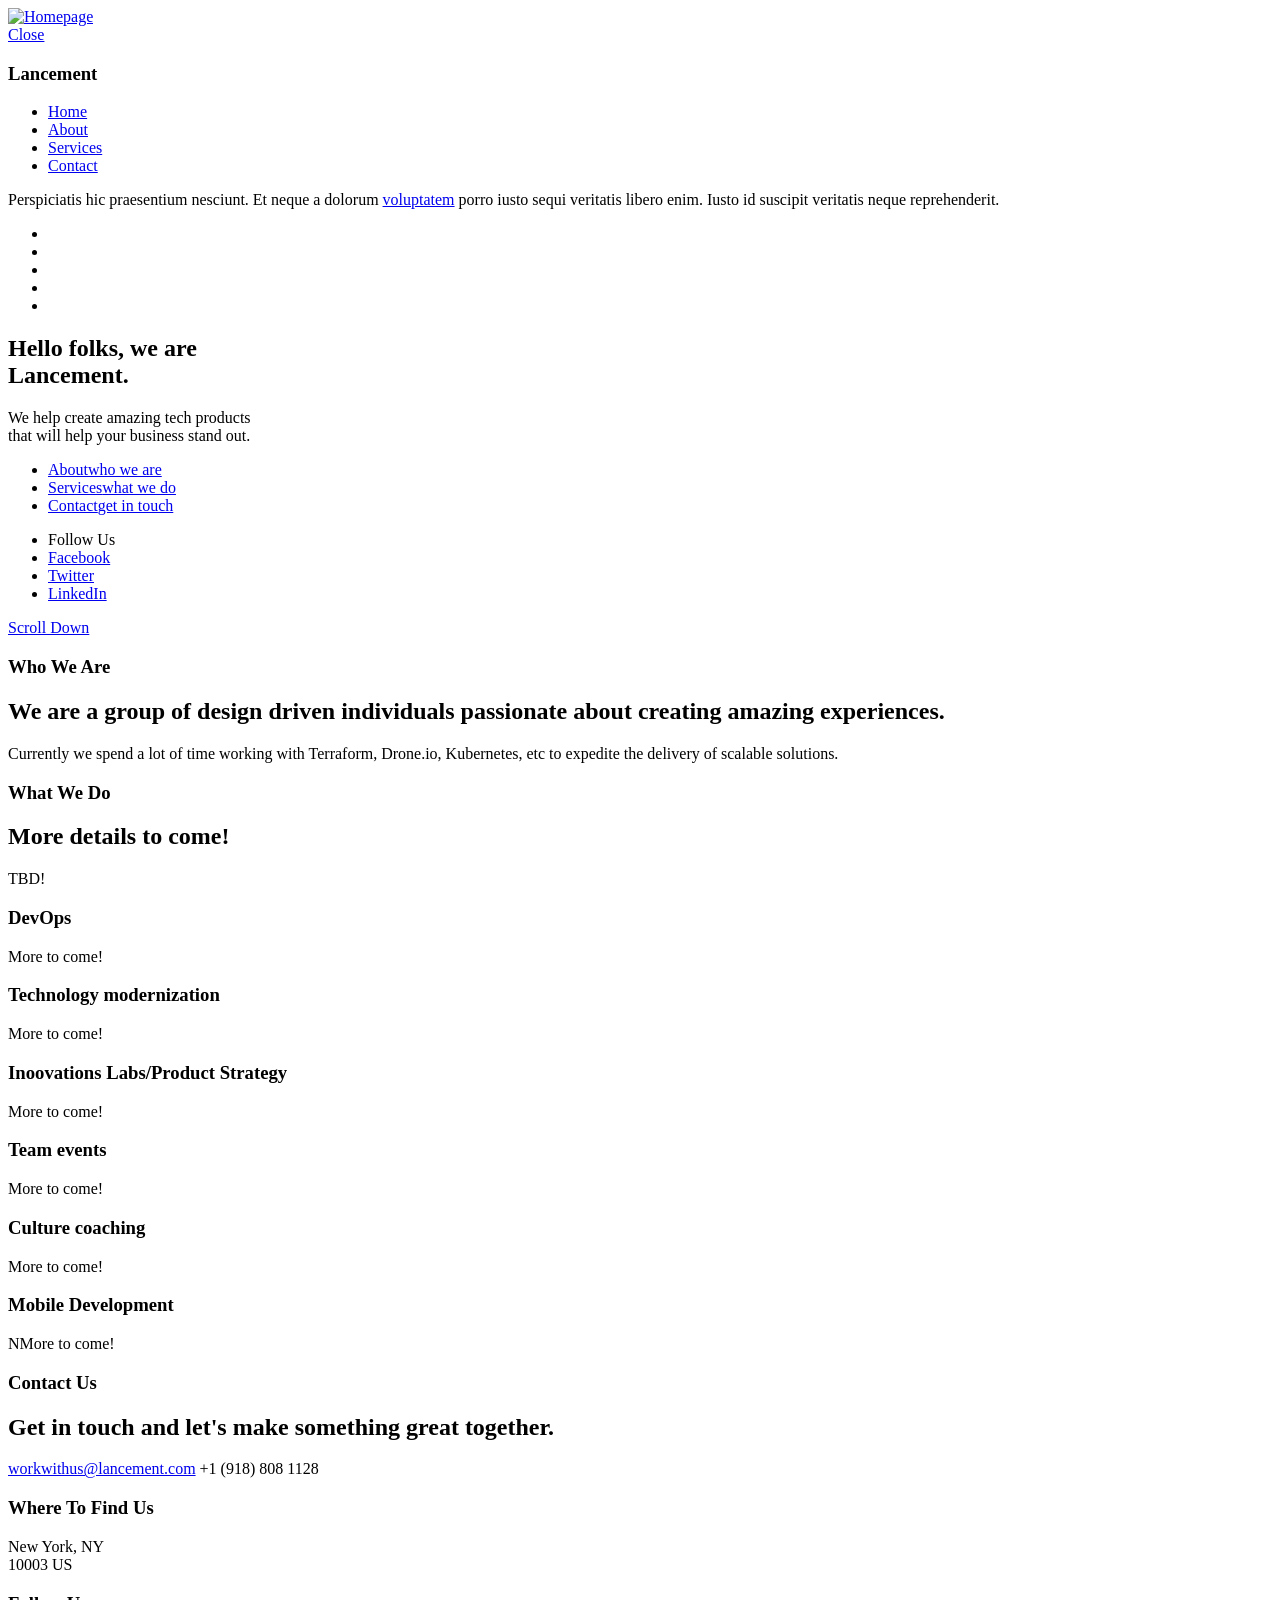
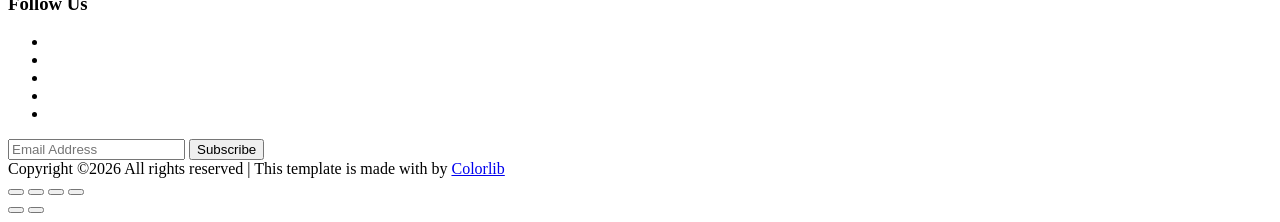
==== index.html @ ca61e447 "initial commit" ====
<!DOCTYPE html>
<html class="no-js" lang="en">
<head>

    <!--- basic page needs
    ================================================== -->
    <meta charset="utf-8">
    <title>Lancement</title>
    <meta name="description" content="DevOps, Mobile, Flutter, Lean">
    <meta name="author" content="">

    <!-- mobile specific metas
    ================================================== -->
    <meta name="viewport" content="width=device-width, initial-scale=1">

    <!-- CSS
    ================================================== -->
    <link rel="stylesheet" href="css/base.css">
    <link rel="stylesheet" href="css/vendor.css">
    <link rel="stylesheet" href="css/main.css">

    <!-- script
    ================================================== -->
    <script src="js/modernizr.js"></script>
    <script src="js/pace.min.js"></script>

    <!-- favicons
    ================================================== -->
    <link rel="shortcut icon" href="favicon.ico" type="image/x-icon">
    <link rel="icon" href="favicon.ico" type="image/x-icon">

</head>

<body id="top">

    <!-- header
    ================================================== -->
    <header class="s-header">

        <div class="header-logo">
            <a class="site-logo" href="index.html">
                <img src="images/logo.svg" alt="Homepage">
            </a>
        </div> <!-- end header-logo -->

        <nav class="header-nav">

            <a href="#0" class="header-nav__close" title="close"><span>Close</span></a>

            <div class="header-nav__content">
                <h3>Lancement</h3>

                <ul class="header-nav__list">
                    <li class="current"><a class="smoothscroll"  href="#home" title="home">Home</a></li>
                    <li><a class="smoothscroll"  href="#about" title="about">About</a></li>
                    <li><a class="smoothscroll"  href="#services" title="services">Services</a></li>
                    <!--<li><a class="smoothscroll"  href="#works" title="works">Works</a></li>-->
                    <li><a class="smoothscroll"  href="#contact" title="contact">Contact</a></li>
                </ul>

                <p>Perspiciatis hic praesentium nesciunt. Et neque a dolorum <a href='#0'>voluptatem</a> porro iusto sequi veritatis libero enim. Iusto id suscipit veritatis neque reprehenderit.</p>

                <ul class="header-nav__social">
                    <li>
                        <a href="#0"><i class="fab fa-facebook"></i></a>
                    </li>
                    <li>
                        <a href="#0"><i class="fab fa-twitter"></i></a>
                    </li>
                    <li>
                        <a href="#0"><i class="fab fa-instagram"></i></a>
                    </li>
                    <li>
                        <a href="#0"><i class="fab fa-behance"></i></a>
                    </li>
                    <li>
                        <a href="#0"><i class="fab fa-dribbble"></i></a>
                    </li>
                </ul>

            </div> <!-- end header-nav__content -->

        </nav> <!-- end header-nav -->

        <a class="header-menu-toggle" href="#0">
            <span class="header-menu-icon"></span>
        </a>

    </header> <!-- end s-header -->


    <!-- home
    ================================================== -->
    <section id="home" class="s-home target-section" data-parallax="scroll" data-image-src="images/hero-bg.jpg" data-natural-width=3000 data-natural-height=2000 data-position-y=top>

        <div class="shadow-overlay"></div>

        <div class="home-content">

            <div class="row home-content__main">
                <h1>
                Hello folks, we are <br>
                Lancement.
                </h1>

                <p>
                We help create amazing tech products <br>
                that will help your business stand out.
                </p>
            </div> <!-- end home-content__main -->

        </div> <!-- end home-content -->

        <ul class="home-sidelinks">
            <li><a class="smoothscroll" href="#about">About<span>who we are</span></a></li>
            <li><a class="smoothscroll" href="#services">Services<span>what we do</span></a></li>
            <li><a  class="smoothscroll" href="#contact">Contact<span>get in touch</span></a></li>
        </ul> <!-- end home-sidelinks -->

        <ul class="home-social">
            <li class="home-social-title">Follow Us</li>
            <li><a href="#0">
                <i class="fab fa-facebook"></i>
                <span class="home-social-text">Facebook</span>
            </a></li>
            <li><a href="#0">
                <i class="fab fa-twitter"></i>
                <span class="home-social-text">Twitter</span>
            </a></li>
            <li><a href="#0">
                <i class="fab fa-linkedin"></i>
                <span class="home-social-text">LinkedIn</span>
            </a></li>
        </ul> <!-- end home-social -->

        <a href="#about" class="home-scroll smoothscroll">
            <span class="home-scroll__text">Scroll Down</span>
            <span class="home-scroll__icon"></span>
        </a> <!-- end home-scroll -->

    </section> <!-- end s-home -->


    <!-- about
    ================================================== -->
    <section id='about' class="s-about">

        <div class="row section-header" data-aos="fade-up">
            <div class="col-full">
                <h3 class="subhead">Who We Are</h3>
                <h1 class="display-1">We are a group of design driven individuals passionate about creating amazing experiences.</h1>
            </div>
        </div> <!-- end section-header -->

        <div class="row" data-aos="fade-up">
            <div class="col-full">
                <p class="lead">
                Currently we spend a lot of time working with Terraform, Drone.io, Kubernetes, etc to expedite the delivery of scalable solutions.
                </p>
            </div>
        </div> <!-- end about-desc -->

        <!--<div class="row">-->

            <!--<div class="about-process process block-1-2 block-tab-full">-->

                <!--<div class="process__vline-left"></div>-->
                <!--<div class="process__vline-right"></div>-->

                <!--<div class="col-block process__col" data-item="1" data-aos="fade-up">-->
                    <!--<div class="process__text">-->
                        <!--<h4>Define</h4>-->

                        <!--<p>-->
                        <!--Quos dolores saepe mollitia deserunt accusamus autem reprehenderit. Voluptas facere animi explicabo non quis magni recusandae.-->
                        <!--Numquam debitis pariatur omnis facere unde. Laboriosam minus amet nesciunt est. Et saepe eos maxime tempore quasi deserunt ab.-->
                        <!--</p>-->
                    <!--</div>-->
                <!--</div>-->
                <!--<div class="col-block process__col" data-item="2" data-aos="fade-up">-->
                    <!--<div class="process__text">-->
                        <!--<h4>Design</h4>-->

                        <!--<p>-->
                        <!--Quos dolores saepe mollitia deserunt accusamus autem reprehenderit. Voluptas facere animi explicabo non quis magni recusandae.-->
                        <!--Numquam debitis pariatur omnis facere unde. Laboriosam minus amet nesciunt est. Et saepe eos maxime tempore quasi deserunt ab.-->
                        <!--</p>-->
                    <!--</div>-->
                <!--</div>-->
                <!--<div class="col-block process__col" data-item="3" data-aos="fade-up">-->
                    <!--<div class="process__text">-->
                        <!--<h4>Build</h4>-->

                        <!--<p>-->
                        <!--Quos dolores saepe mollitia deserunt accusamus autem reprehenderit. Voluptas facere animi explicabo non quis magni recusandae.-->
                        <!--Numquam debitis pariatur omnis facere unde. Laboriosam minus amet nesciunt est. Et saepe eos maxime tempore quasi deserunt ab.-->
                        <!--</p>-->
                    <!--</div>-->
                <!--</div>-->
                <!--<div class="col-block process__col" data-item="4" data-aos="fade-up">-->
                    <!--<div class="process__text">-->
                        <!--<h4>Launch</h4>-->

                        <!--<p>-->
                        <!--Quos dolores saepe mollitia deserunt accusamus autem reprehenderit. Voluptas facere animi explicabo non quis magni recusandae.-->
                        <!--Numquam debitis pariatur omnis facere unde. Laboriosam minus amet nesciunt est. Et saepe eos maxime tempore quasi deserunt ab.-->
                        <!--</p>-->
                    <!--</div>-->
                <!--</div>-->

            <!--</div> &lt;!&ndash; end process &ndash;&gt;-->

        <!--</div> &lt;!&ndash; end about-stats &ndash;&gt;-->

    </section> <!-- end s-about -->


    <!-- services
    ================================================== -->
    <section id='services' class="s-services light-gray">

        <div class="row section-header" data-aos="fade-up">
            <div class="col-full">
                <h3 class="subhead">What We Do</h3>
                <h1 class="display-1">More details to come!</h1>
            </div>
        </div> <!-- end section-header -->

        <div class="row" data-aos="fade-up">
            <div class="col-full">
                <p class="lead">
                TBD!
                </p>
            </div>
        </div> <!-- end about-desc -->

        <div class="row services-list block-1-3 block-m-1-2 block-tab-full">

            <div class="col-block service-item " data-aos="fade-up">
                <div class="service-icon service-icon--brand-identity">
                    <i class="icon-tv"></i>
                </div>
                <div class="service-text">
                    <h3 class="h4">DevOps</h3>
                    <p>More to come!
                    </p>
                </div>
            </div>

            <div class="col-block service-item" data-aos="fade-up">
                <div class="service-icon  service-icon--illustration">
                    <i class="icon-group"></i>
                </div>
                <div class="service-text">
                    <h3 class="h4">Technology modernization</h3>
                    <p>More to come!
                    </p>
                </div>
            </div>

            <div class="col-block service-item" data-aos="fade-up">
                <div class="service-icon  service-icon--web-design">
                    <i class="icon-earth"></i>
                </div>
                <div class="service-text">
                    <h3 class="h4">Inoovations Labs/Product Strategy</h3>
                    <p>More to come!
                    </p>
                </div>
            </div>

            <div class="col-block service-item" data-aos="fade-up">
                <div class="service-icon service-icon--product-strategy">
                    <i class="icon-cube"></i>
                </div>
                <div class="service-text">
                    <h3 class="h4">Team events</h3>
                    <p>More to come!
                    </p>
                </div>
            </div>

            <div class="col-block service-item" data-aos="fade-up">
                <div class="service-icon  service-icon--ui-design">
                    <i class="icon-window"></i>
                </div>
                <div class="service-text">
                    <h3 class="h4">Culture coaching</h3>
                    <p>More to come!
                    </p>
                </div>
            </div>

            <div class="col-block service-item" data-aos="fade-up">
                <div class="service-icon service-icon--mobile-dev">
                    <i class="icon-lego-block"></i>
                </div>
                <div class="service-text">
                    <h3 class="h4">Mobile Development</h3>
                    <p>NMore to come!
                    </p>
                </div>
            </div>

        </div> <!-- end services-list -->

    </section> <!-- end s-services -->


    <!-- works
    ================================================== -->
    <!--<section id='works' class="s-works">-->

        <!--<div class="row section-header" data-aos="fade-up">-->
            <!--<div class="col-full">-->
                <!--<h3 class="subhead">Featured Works</h3>-->
                <!--<h1 class="display-1">These are some of our recent design projects and we are so excited to show them to you.</h1>-->
            <!--</div>-->
        <!--</div> &lt;!&ndash; end section-header &ndash;&gt;-->

        <!--<div class="row masonry-wrap">-->
            <!--<div class="masonry">-->

                <!--<div class="masonry__brick" data-aos="fade-up">-->
                    <!--<div class="item-folio">-->

                        <!--<div class="item-folio__thumb">-->
                            <!--<a href="images/portfolio/gallery/g-lamp.jpg" class="thumb-link" title="Lamp" data-size="1050x700">-->
                                <!--<img src="images/portfolio/lamp.jpg"-->
                                     <!--srcset="images/portfolio/lamp.jpg 1x, images/portfolio/lamp@2x.jpg 2x" alt="">-->
                            <!--</a>-->
                        <!--</div>-->

                        <!--<div class="item-folio__text">-->
                            <!--<h3 class="item-folio__title">-->
                                <!--Lamp-->
                            <!--</h3>-->
                            <!--<p class="item-folio__cat">-->
                                <!--Web Design-->
                            <!--</p>-->
                        <!--</div>-->

                        <!--<a href="https://www.behance.net/" class="item-folio__project-link" title="Project link">-->
                            <!--Project Link-->
                        <!--</a>-->

                        <!--<div class="item-folio__caption">-->
                            <!--<p>Vero molestiae sed aut natus excepturi. Et tempora numquam. Temporibus iusto quo.Unde dolorem corrupti neque nisi.</p>-->
                        <!--</div>-->

                    <!--</div> &lt;!&ndash; end item-folio &ndash;&gt;-->
                <!--</div> &lt;!&ndash; end masonry__brick &ndash;&gt;-->

                <!--<div class="masonry__brick" data-aos="fade-up">-->
                    <!--<div class="item-folio">-->

                        <!--<div class="item-folio__thumb">-->
                            <!--<a href="images/portfolio/gallery/g-salad.jpg" class="thumb-link" title="Salad" data-size="1050x700">-->
                                <!--<img src="images/portfolio/salad.jpg"-->
                                     <!--srcset="images/portfolio/salad.jpg 1x, images/portfolio/salad@2x.jpg 2x" alt="">-->
                            <!--</a>-->
                        <!--</div>-->

                        <!--<div class="item-folio__text">-->
                            <!--<h3 class="item-folio__title">-->
                                <!--Salad-->
                            <!--</h3>-->
                            <!--<p class="item-folio__cat">-->
                                <!--Branding-->
                            <!--</p>-->
                        <!--</div>-->

                        <!--<a href="https://www.behance.net/" class="item-folio__project-link" title="Project link">-->
                            <!--Project Link-->
                        <!--</a>-->

                        <!--<span class="item-folio__caption">-->
                            <!--<p>Vero molestiae sed aut natus excepturi. Et tempora numquam. Temporibus iusto quo.Unde dolorem corrupti neque nisi.</p>-->
                        <!--</span>-->

                    <!--</div> &lt;!&ndash; end item-folio &ndash;&gt;-->
                <!--</div> &lt;!&ndash; end masonry__brick &ndash;&gt;-->

                <!--<div class="masonry__brick" data-aos="fade-up">-->
                    <!--<div class="item-folio">-->

                        <!--<div class="item-folio__thumb">-->
                            <!--<a href="images/portfolio/gallery/g-woodcraft.jpg" class="thumb-link" title="Woodcraft" data-size="1050x700">-->
                                <!--<img src="images/portfolio/woodcraft.jpg"-->
                                     <!--srcset="images/portfolio/woodcraft.jpg 1x, images/portfolio/woodcraft@2x.jpg 2x" alt="">-->
                            <!--</a>-->
                        <!--</div>-->

                        <!--<div class="item-folio__text">-->
                            <!--<h3 class="item-folio__title">-->
                                <!--Woodcraft-->
                            <!--</h3>-->
                            <!--<p class="item-folio__cat">-->
                                <!--Branding-->
                            <!--</p>-->
                        <!--</div>-->

                        <!--<a href="https://www.behance.net/" class="item-folio__project-link" title="Project link">-->
                            <!--Project Link-->
                        <!--</a>-->

                        <!--<span class="item-folio__caption">-->
                            <!--<p>Vero molestiae sed aut natus excepturi. Et tempora numquam. Temporibus iusto quo.Unde dolorem corrupti neque nisi.</p>-->
                        <!--</span>-->

                    <!--</div> &lt;!&ndash; end item-folio &ndash;&gt;-->
                <!--</div> &lt;!&ndash; end masonry__brick &ndash;&gt;-->

                <!--<div class="masonry__brick" data-aos="fade-up">-->
                    <!--<div class="item-folio">-->

                        <!--<div class="item-folio__thumb">-->
                            <!--<a href="images/portfolio/gallery/g-liberty.jpg" class="thumb-link" title="Liberty" data-size="1050x700">-->
                                <!--<img src="images/portfolio/liberty.jpg"-->
                                     <!--srcset="images/portfolio/liberty.jpg 1x, images/portfolio/liberty@2x.jpg 2x" alt="">-->
                            <!--</a>-->
                        <!--</div>-->

                        <!--<div class="item-folio__text">-->
                            <!--<h3 class="item-folio__title">-->
                                <!--Liberty-->
                            <!--</h3>-->
                            <!--<p class="item-folio__cat">-->
                                <!--Web Development-->
                            <!--</p>-->
                        <!--</div>-->

                        <!--<a href="https://www.behance.net/" class="item-folio__project-link" title="Project link">-->
                            <!--Project Link-->
                        <!--</a>-->

                        <!--<span class="item-folio__caption">-->
                            <!--<p>Vero molestiae sed aut natus excepturi. Et tempora numquam. Temporibus iusto quo.Unde dolorem corrupti neque nisi.</p>-->
                        <!--</span>-->

                    <!--</div> &lt;!&ndash; end item-folio &ndash;&gt;-->
                <!--</div> &lt;!&ndash; end masonry__brick &ndash;&gt;-->


                <!--<div class="masonry__brick" data-aos="fade-up">-->
                    <!--<div class="item-folio">-->

                        <!--<div class="item-folio__thumb">-->
                            <!--<a href="images/portfolio/gallery/g-fuji.jpg" class="thumb-link" title="Fuji" data-size="1050x700">-->
                                <!--<img src="images/portfolio/fuji.jpg"-->
                                     <!--srcset="images/portfolio/fuji.jpg 1x, images/portfolio/fuji@2x.jpg 2x" alt="">-->
                            <!--</a>-->
                        <!--</div>-->

                        <!--<div class="item-folio__text">-->
                            <!--<h3 class="item-folio__title">-->
                                <!--Fuji-->
                            <!--</h3>-->
                            <!--<p class="item-folio__cat">-->
                                <!--Web Design-->
                            <!--</p>-->
                        <!--</div>-->

                        <!--<a href="https://www.behance.net/" class="item-folio__project-link" title="Project link">-->
                            <!--Project Link-->
                        <!--</a>-->

                        <!--<span class="item-folio__caption">-->
                            <!--<p>Vero molestiae sed aut natus excepturi. Et tempora numquam. Temporibus iusto quo.Unde dolorem corrupti neque nisi.</p>-->
                        <!--</span>-->

                    <!--</div> &lt;!&ndash; end item-folio &ndash;&gt;-->
                <!--</div> &lt;!&ndash; end masonry__brick &ndash;&gt;-->

                <!--<div class="masonry__brick" data-aos="fade-up">-->
                    <!--<div class="item-folio">-->

                        <!--<div class="item-folio__thumb">-->
                            <!--<a href="images/portfolio/gallery/g-shutterbug.jpg" class="thumb-link" title="Shutterbug" data-size="1050x700">-->
                                <!--<img src="images/portfolio/shutterbug.jpg"-->
                                     <!--srcset="images/portfolio/shutterbug.jpg 1x, images/portfolio/shutterbug@2x.jpg 2x" alt="">-->
                            <!--</a>-->
                        <!--</div>-->

                        <!--<div class="item-folio__text">-->
                            <!--<h3 class="item-folio__title">-->
                                <!--Lady Shutterbug-->
                            <!--</h3>-->
                            <!--<p class="item-folio__cat">-->
                                <!--Branding-->
                            <!--</p>-->
                        <!--</div>-->

                        <!--<a href="https://www.behance.net/" class="item-folio__project-link" title="Project link">-->
                            <!--Project Link-->
                        <!--</a>-->

                        <!--<span class="item-folio__caption">-->
                            <!--<p>Vero molestiae sed aut natus excepturi. Et tempora numquam. Temporibus iusto quo.Unde dolorem corrupti neque nisi.</p>-->
                        <!--</span>-->

                    <!--</div> &lt;!&ndash; end item-folio &ndash;&gt;-->
                <!--</div> &lt;!&ndash; end masonry__brick &ndash;&gt;-->

            <!--</div> &lt;!&ndash; end masonry &ndash;&gt;-->
        <!--</div> &lt;!&ndash; end masonry-wrap &ndash;&gt;-->

        <!--<div class="testimonials-wrap" data-aos="fade-up">-->

            <!--<div class="row">-->
                <!--<div class="col-full testimonials-header">-->
                    <!--<h2 class="h1">What Clients Are Saying.</h2>-->
                <!--</div>-->
            <!--</div>-->

            <!--<div class="row testimonials">-->

                <!--<div class="col-full testimonials__slider">-->

                    <!--<div class="testimonials__slide">-->
                        <!--<img src="images/avatars/user-01.jpg" alt="Author image" class="testimonials__avatar">-->
                        <!--<p>Qui ipsam temporibus quisquam velMaiores eos cumque distinctio nam accusantium ipsum.-->
                        <!--Laudantium quia consequatur molestias delectus culpa facere hic dolores aperiam. Accusantium quos qui praesentium corpori.</p>-->
                        <!--<div class="testimonials__author">-->
                            <!--Tim Cook-->
                            <!--<span>CEO, Apple</span>-->
                        <!--</div>-->
                    <!--</div> &lt;!&ndash; end testimonials__slide &ndash;&gt;-->

                    <!--<div class="testimonials__slide">-->
                        <!--<img src="images/avatars/user-05.jpg" alt="Author image" class="testimonials__avatar">-->
                        <!--<p>Excepturi nam cupiditate culpa doloremque deleniti repellat. Veniam quos repellat voluptas animi adipisci.-->
                        <!--Nisi eaque consequatur. Quasi voluptas eius distinctio. Atque eos maxime. Qui ipsam temporibus quisquam vel.</p>-->
                        <!--<div class="testimonials__author">-->
                            <!--Sundar Pichai-->
                            <!--<span>CEO, Google</span>-->
                        <!--</div>-->
                    <!--</div> &lt;!&ndash; end testimonials__slide &ndash;&gt;-->

                    <!--<div class="testimonials__slide">-->
                        <!--<img src="images/avatars/user-02.jpg" alt="Author image" class="testimonials__avatar">-->
                        <!--<p>Repellat dignissimos libero. Qui sed at corrupti expedita voluptas odit. Nihil ea quia nesciunt. Ducimus aut sed ipsam.-->
                        <!--Autem eaque officia cum exercitationem sunt voluptatum accusamus. Quasi voluptas eius distinctio.</p>-->
                        <!--<div class="testimonials__author">-->
                            <!--Satya Nadella-->
                            <!--<span>CEO, Microsoft</span>-->
                        <!--</div>-->
                    <!--</div> &lt;!&ndash; end testimonials__slide &ndash;&gt;-->

                <!--</div> &lt;!&ndash; end testimonials__slider &ndash;&gt;-->

            <!--</div> &lt;!&ndash; end testimonials &ndash;&gt;-->

        <!--</div> &lt;!&ndash; end testimonials-wrap &ndash;&gt;-->

    <!--</section> &lt;!&ndash; end s-works &ndash;&gt;-->


    <!--&lt;!&ndash; stats-->
    <!--================================================== &ndash;&gt;-->
    <!--<section id="stats" class="s-stats">-->

        <!--<div class="row stats block-1-4 block-m-1-2 block-mob-full" data-aos="fade-up">-->

            <!--<div class="col-block stats__col ">-->
                <!--<div class="stats__count">129</div>-->
                <!--<h5>Awards Received</h5>-->
            <!--</div>-->
            <!--<div class="col-block stats__col">-->
                <!--<div class="stats__count">1507</div>-->
                <!--<h5>Cups of Coffee</h5>-->
            <!--</div>-->
            <!--<div class="col-block stats__col">-->
                <!--<div class="stats__count">108</div>-->
                <!--<h5>Projects Completed</h5>-->
            <!--</div>-->
            <!--<div class="col-block stats__col">-->
                <!--<div class="stats__count">103</div>-->
                <!--<h5>Happy Clients</h5>-->
            <!--</div>-->

        <!--</div> &lt;!&ndash; end stats &ndash;&gt;-->

    <!--</section> &lt;!&ndash; end s-stats &ndash;&gt;-->


    <!-- contact
    ================================================== -->
    <section id="contact" class="s-contact">

        <div class="row section-header" data-aos="fade-up">
            <div class="col-full">
                <h3 class="subhead subhead--light">Contact Us</h3>
                <h1 class="display-1 display-1--light">Get in touch and let's make something great together.</h1>
            </div>
        </div> <!-- end section-header -->

        <div class="row">

            <div class="col-full contact-main" data-aos="fade-up">
                <p>
                <a href="mailto:#0" class="contact-email">workwithus@lancement.com</a>
                <span class="contact-number">+1 (918) 808 1128 </span>
                </p>
            </div> <!-- end contact-main -->

        </div> <!-- end row -->

        <div class="row">

            <div class="col-five tab-full contact-secondary" data-aos="fade-up">
                <h3 class="subhead subhead--light">Where To Find Us</h3>

                <p class="contact-address">
                    <!--1600 Amphitheatre Parkway<br>-->
                    New York, NY<br>
                    10003 US
                </p>
            </div> <!-- end contact-secondary -->

            <div class="col-five tab-full contact-secondary" data-aos="fade-up">
                <h3 class="subhead subhead--light">Follow Us</h3>

                <ul class="contact-social">
                    <li>
                        <a href="#0"><i class="fab fa-facebook"></i></a>
                    </li>
                    <li>
                        <a href="#0"><i class="fab fa-twitter"></i></a>
                    </li>
                    <li>
                        <a href="#0"><i class="fab fa-instagram"></i></a>
                    </li>
                    <li>
                        <a href="#0"><i class="fab fa-behance"></i></a>
                    </li>
                    <li>
                        <a href="#0"><i class="fab fa-dribbble"></i></a>
                    </li>
                </ul> <!-- end contact-social -->

                <div class="contact-subscribe">
                    <form id="mc-form" class="group mc-form" novalidate="true">
                        <input type="email" value="" name="EMAIL" class="email" id="mc-email" placeholder="Email Address" required="">
                        <input type="submit" name="subscribe" value="Subscribe">
                        <label for="mc-email" class="subscribe-message"></label>
                    </form>
                </div> <!-- end contact-subscribe -->
            </div> <!-- end contact-secondary -->

        </div> <!-- end row -->

        <div class="row">
            <div class="col-full cl-copyright">
                <span><!-- Link back to Colorlib can't be removed. Template is licensed under CC BY 3.0. -->
Copyright &copy;<script>document.write(new Date().getFullYear());</script> All rights reserved | This template is made with <i class="fa fa-heart" aria-hidden="true"></i> by <a href="https://colorlib.com" target="_blank">Colorlib</a>
<!-- Link back to Colorlib can't be removed. Template is licensed under CC BY 3.0. --></span>
            </div>
        </div>

        <div class="cl-go-top">
            <a class="smoothscroll" title="Back to Top" href="#top"><i class="icon-arrow-up" aria-hidden="true"></i></a>
        </div>

    </section> <!-- end s-contact -->


    <!-- photoswipe background
    ================================================== -->
    <div aria-hidden="true" class="pswp" role="dialog" tabindex="-1">

        <div class="pswp__bg"></div>
        <div class="pswp__scroll-wrap">

            <div class="pswp__container">
                <div class="pswp__item"></div>
                <div class="pswp__item"></div>
                <div class="pswp__item"></div>
            </div>

            <div class="pswp__ui pswp__ui--hidden">
                <div class="pswp__top-bar">
                    <div class="pswp__counter"></div><button class="pswp__button pswp__button--close" title="Close (Esc)"></button> <button class="pswp__button pswp__button--share" title=
                    "Share"></button> <button class="pswp__button pswp__button--fs" title="Toggle fullscreen"></button> <button class="pswp__button pswp__button--zoom" title=
                    "Zoom in/out"></button>
                    <div class="pswp__preloader">
                        <div class="pswp__preloader__icn">
                            <div class="pswp__preloader__cut">
                                <div class="pswp__preloader__donut"></div>
                            </div>
                        </div>
                    </div>
                </div>
                <div class="pswp__share-modal pswp__share-modal--hidden pswp__single-tap">
                    <div class="pswp__share-tooltip"></div>
                </div><button class="pswp__button pswp__button--arrow--left" title="Previous (arrow left)"></button> <button class="pswp__button pswp__button--arrow--right" title=
                "Next (arrow right)"></button>
                <div class="pswp__caption">
                    <div class="pswp__caption__center"></div>
                </div>
            </div>

        </div>

    </div> <!-- end photoSwipe background -->


    <!-- preloader
    ================================================== -->
    <div id="preloader">
        <div id="loader">
        </div>
    </div>


    <!-- Java Script
    ================================================== -->
    <script src="js/jquery-3.2.1.min.js"></script>
    <script src="js/plugins.js"></script>
    <script src="js/main.js"></script>

</body>

</html>
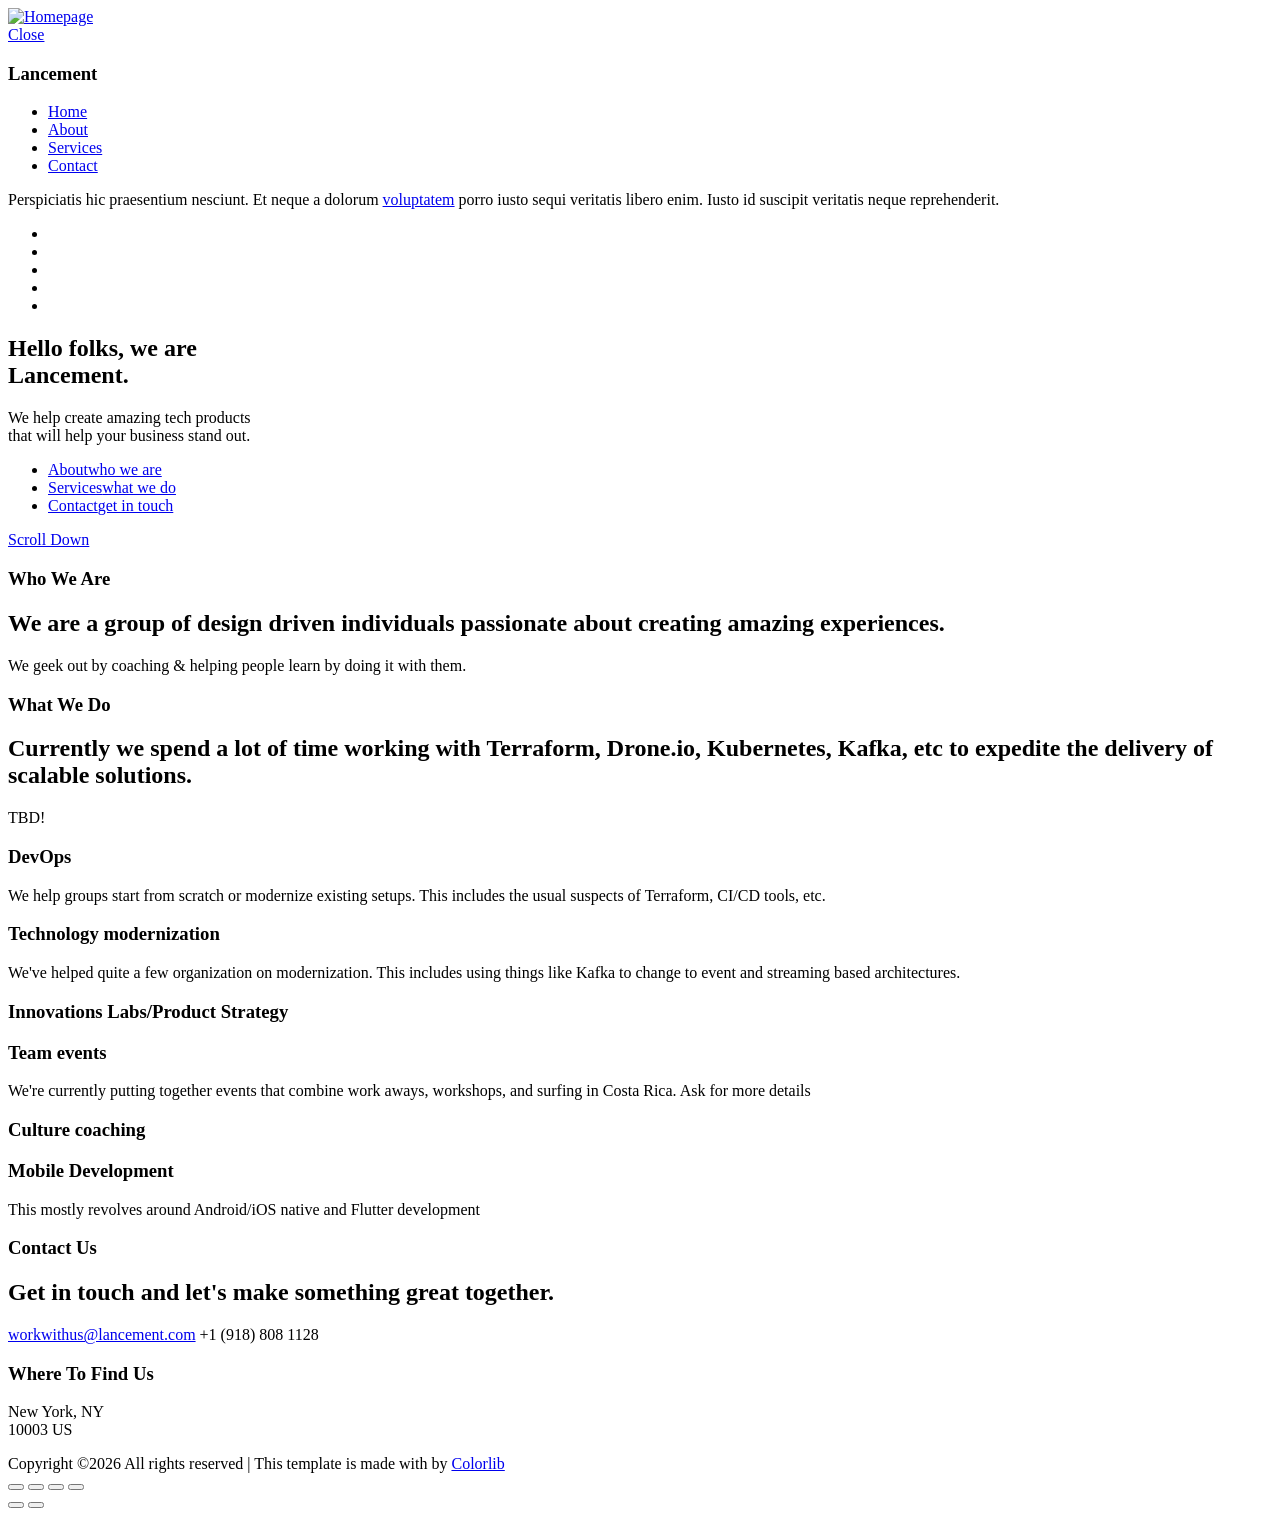
==== commit ffe953bb: "adding more content and fixing spelling" ====
--- a/index.html
+++ b/index.html
@@ -117,21 +117,21 @@
             <li><a  class="smoothscroll" href="#contact">Contact<span>get in touch</span></a></li>
         </ul> <!-- end home-sidelinks -->
 
-        <ul class="home-social">
-            <li class="home-social-title">Follow Us</li>
-            <li><a href="#0">
-                <i class="fab fa-facebook"></i>
-                <span class="home-social-text">Facebook</span>
-            </a></li>
-            <li><a href="#0">
-                <i class="fab fa-twitter"></i>
-                <span class="home-social-text">Twitter</span>
-            </a></li>
-            <li><a href="#0">
-                <i class="fab fa-linkedin"></i>
-                <span class="home-social-text">LinkedIn</span>
-            </a></li>
-        </ul> <!-- end home-social -->
+<!--        <ul class="home-social">-->
+<!--            <li class="home-social-title">Follow Us</li>-->
+<!--            <li><a href="#0">-->
+<!--                <i class="fab fa-facebook"></i>-->
+<!--                <span class="home-social-text">Facebook</span>-->
+<!--            </a></li>-->
+<!--            <li><a href="#0">-->
+<!--                <i class="fab fa-twitter"></i>-->
+<!--                <span class="home-social-text">Twitter</span>-->
+<!--            </a></li>-->
+<!--            <li><a href="#0">-->
+<!--                <i class="fab fa-linkedin"></i>-->
+<!--                <span class="home-social-text">LinkedIn</span>-->
+<!--            </a></li>-->
+<!--        </ul> &lt;!&ndash; end home-social &ndash;&gt;-->
 
         <a href="#about" class="home-scroll smoothscroll">
             <span class="home-scroll__text">Scroll Down</span>
@@ -155,7 +155,7 @@
         <div class="row" data-aos="fade-up">
             <div class="col-full">
                 <p class="lead">
-                Currently we spend a lot of time working with Terraform, Drone.io, Kubernetes, etc to expedite the delivery of scalable solutions.
+                We geek out by coaching & helping people learn by doing it with them.
                 </p>
             </div>
         </div> <!-- end about-desc -->
@@ -222,7 +222,7 @@
         <div class="row section-header" data-aos="fade-up">
             <div class="col-full">
                 <h3 class="subhead">What We Do</h3>
-                <h1 class="display-1">More details to come!</h1>
+                <h1 class="display-1">Currently we spend a lot of time working with Terraform, Drone.io, Kubernetes, Kafka, etc to expedite the delivery of scalable solutions.</h1>
             </div>
         </div> <!-- end section-header -->
 
@@ -242,7 +242,7 @@
                 </div>
                 <div class="service-text">
                     <h3 class="h4">DevOps</h3>
-                    <p>More to come!
+                    <p>We help groups start from scratch or modernize existing setups.  This includes the usual suspects of Terraform, CI/CD tools, etc.
                     </p>
                 </div>
             </div>
@@ -253,7 +253,7 @@
                 </div>
                 <div class="service-text">
                     <h3 class="h4">Technology modernization</h3>
-                    <p>More to come!
+                    <p>We've helped quite a few organization on modernization.  This includes using things like Kafka to change to event and streaming based architectures.
                     </p>
                 </div>
             </div>
@@ -263,8 +263,8 @@
                     <i class="icon-earth"></i>
                 </div>
                 <div class="service-text">
-                    <h3 class="h4">Inoovations Labs/Product Strategy</h3>
-                    <p>More to come!
+                    <h3 class="h4">Innovations Labs/Product Strategy</h3>
+                    <p>
                     </p>
                 </div>
             </div>
@@ -275,7 +275,7 @@
                 </div>
                 <div class="service-text">
                     <h3 class="h4">Team events</h3>
-                    <p>More to come!
+                    <p>We're currently putting together events that combine work aways, workshops, and surfing in Costa Rica. Ask for more details
                     </p>
                 </div>
             </div>
@@ -286,7 +286,7 @@
                 </div>
                 <div class="service-text">
                     <h3 class="h4">Culture coaching</h3>
-                    <p>More to come!
+                    <p>
                     </p>
                 </div>
             </div>
@@ -297,7 +297,7 @@
                 </div>
                 <div class="service-text">
                     <h3 class="h4">Mobile Development</h3>
-                    <p>NMore to come!
+                    <p>This mostly revolves around Android/iOS native and Flutter development
                     </p>
                 </div>
             </div>
@@ -618,35 +618,35 @@
                 </p>
             </div> <!-- end contact-secondary -->
 
-            <div class="col-five tab-full contact-secondary" data-aos="fade-up">
-                <h3 class="subhead subhead--light">Follow Us</h3>
-
-                <ul class="contact-social">
-                    <li>
-                        <a href="#0"><i class="fab fa-facebook"></i></a>
-                    </li>
-                    <li>
-                        <a href="#0"><i class="fab fa-twitter"></i></a>
-                    </li>
-                    <li>
-                        <a href="#0"><i class="fab fa-instagram"></i></a>
-                    </li>
-                    <li>
-                        <a href="#0"><i class="fab fa-behance"></i></a>
-                    </li>
-                    <li>
-                        <a href="#0"><i class="fab fa-dribbble"></i></a>
-                    </li>
-                </ul> <!-- end contact-social -->
-
-                <div class="contact-subscribe">
-                    <form id="mc-form" class="group mc-form" novalidate="true">
-                        <input type="email" value="" name="EMAIL" class="email" id="mc-email" placeholder="Email Address" required="">
-                        <input type="submit" name="subscribe" value="Subscribe">
-                        <label for="mc-email" class="subscribe-message"></label>
-                    </form>
-                </div> <!-- end contact-subscribe -->
-            </div> <!-- end contact-secondary -->
+<!--            <div class="col-five tab-full contact-secondary" data-aos="fade-up">-->
+<!--                <h3 class="subhead subhead&#45;&#45;light">Follow Us</h3>-->
+
+<!--                <ul class="contact-social">-->
+<!--                    <li>-->
+<!--                        <a href="#0"><i class="fab fa-facebook"></i></a>-->
+<!--                    </li>-->
+<!--                    <li>-->
+<!--                        <a href="#0"><i class="fab fa-twitter"></i></a>-->
+<!--                    </li>-->
+<!--                    <li>-->
+<!--                        <a href="#0"><i class="fab fa-instagram"></i></a>-->
+<!--                    </li>-->
+<!--                    <li>-->
+<!--                        <a href="#0"><i class="fab fa-behance"></i></a>-->
+<!--                    </li>-->
+<!--                    <li>-->
+<!--                        <a href="#0"><i class="fab fa-dribbble"></i></a>-->
+<!--                    </li>-->
+<!--                </ul> &lt;!&ndash; end contact-social &ndash;&gt;-->
+
+<!--                <div class="contact-subscribe">-->
+<!--                    <form id="mc-form" class="group mc-form" novalidate="true">-->
+<!--                        <input type="email" value="" name="EMAIL" class="email" id="mc-email" placeholder="Email Address" required="">-->
+<!--                        <input type="submit" name="subscribe" value="Subscribe">-->
+<!--                        <label for="mc-email" class="subscribe-message"></label>-->
+<!--                    </form>-->
+<!--                </div> &lt;!&ndash; end contact-subscribe &ndash;&gt;-->
+<!--            </div> &lt;!&ndash; end contact-secondary &ndash;&gt;-->
 
         </div> <!-- end row -->
 
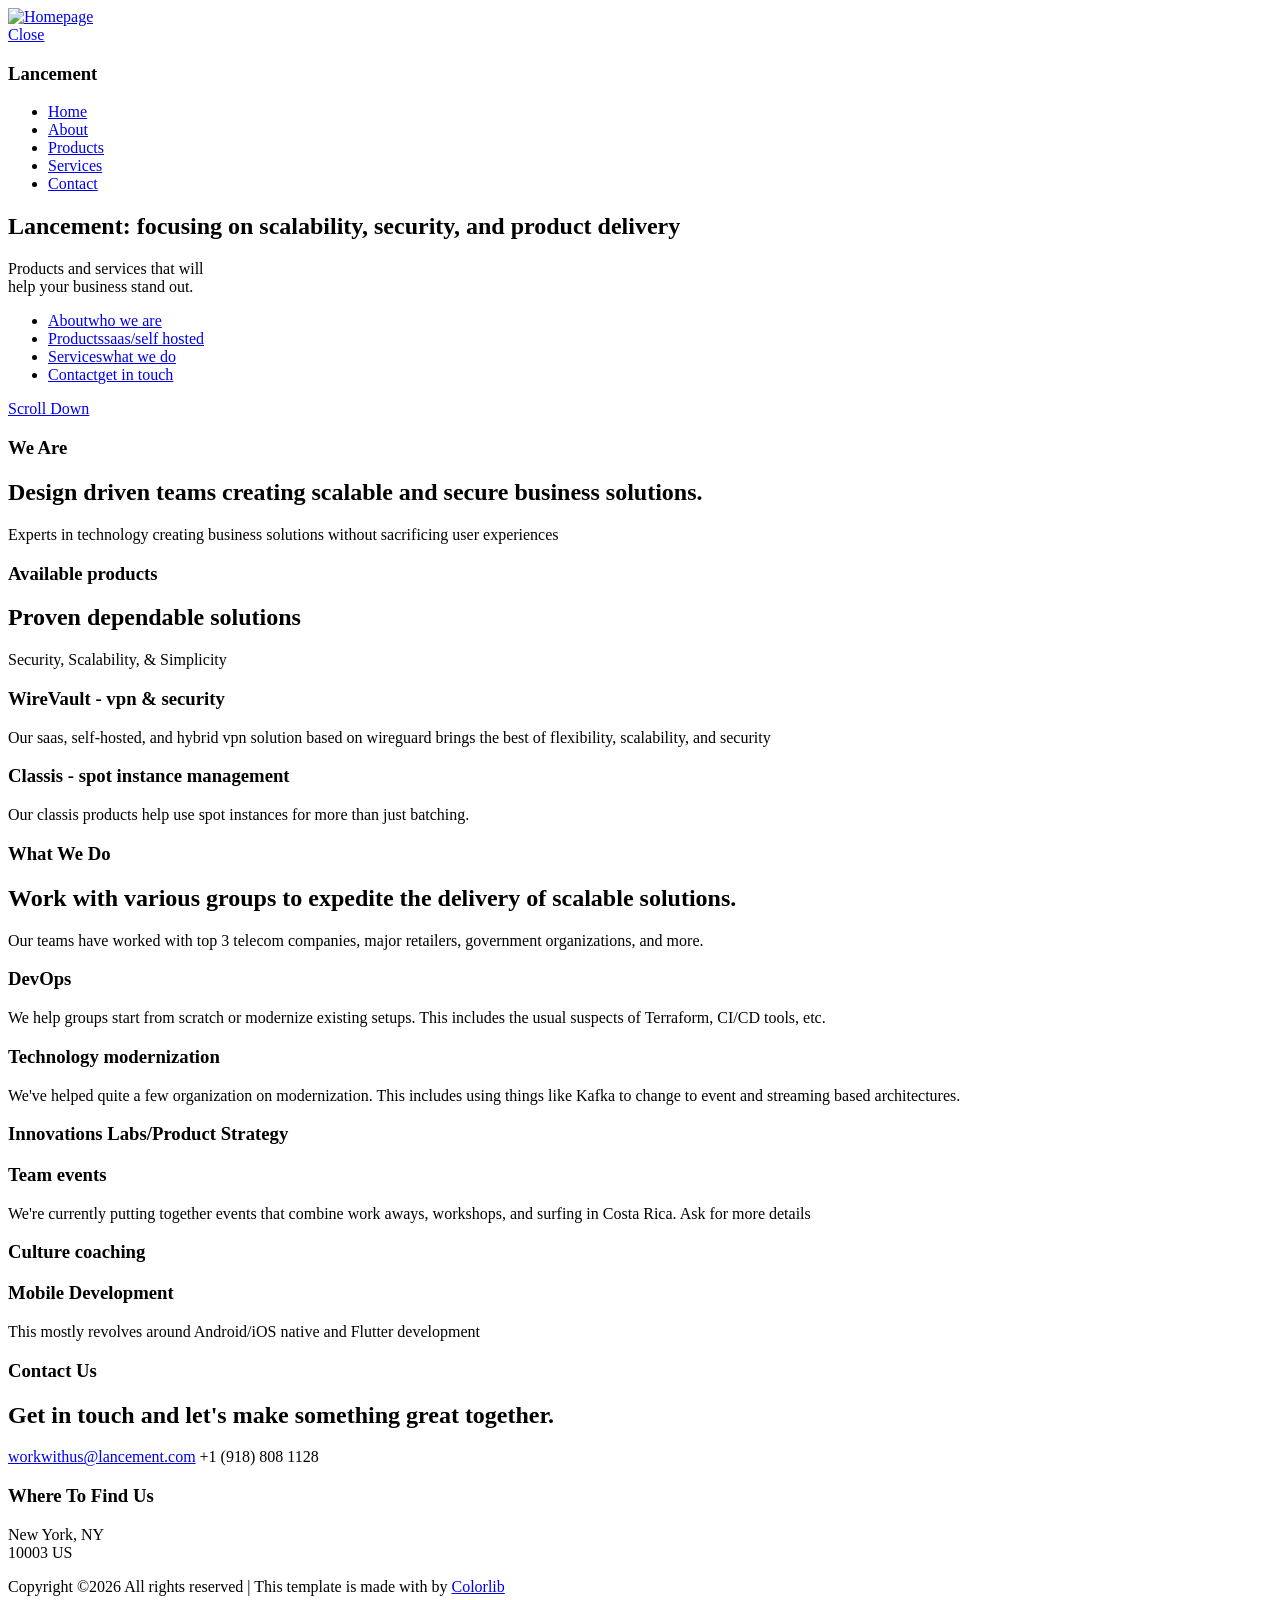
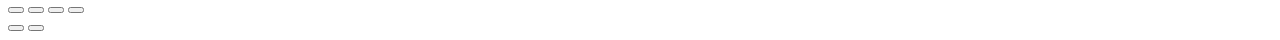
==== commit f3748254: "updates for vpn" ====
--- a/index.html
+++ b/index.html
@@ -53,30 +53,31 @@
                 <ul class="header-nav__list">
                     <li class="current"><a class="smoothscroll"  href="#home" title="home">Home</a></li>
                     <li><a class="smoothscroll"  href="#about" title="about">About</a></li>
+                    <li><a class="smoothscroll"  href="#products" title="products">Products</a></li>
                     <li><a class="smoothscroll"  href="#services" title="services">Services</a></li>
                     <!--<li><a class="smoothscroll"  href="#works" title="works">Works</a></li>-->
                     <li><a class="smoothscroll"  href="#contact" title="contact">Contact</a></li>
                 </ul>
 
-                <p>Perspiciatis hic praesentium nesciunt. Et neque a dolorum <a href='#0'>voluptatem</a> porro iusto sequi veritatis libero enim. Iusto id suscipit veritatis neque reprehenderit.</p>
-
-                <ul class="header-nav__social">
-                    <li>
-                        <a href="#0"><i class="fab fa-facebook"></i></a>
-                    </li>
-                    <li>
-                        <a href="#0"><i class="fab fa-twitter"></i></a>
-                    </li>
-                    <li>
-                        <a href="#0"><i class="fab fa-instagram"></i></a>
-                    </li>
-                    <li>
-                        <a href="#0"><i class="fab fa-behance"></i></a>
-                    </li>
-                    <li>
-                        <a href="#0"><i class="fab fa-dribbble"></i></a>
-                    </li>
-                </ul>
+<!--                <p>Perspiciatis hic praesentium nesciunt. Et neque a dolorum <a href='#0'>voluptatem</a> porro iusto sequi veritatis libero enim. Iusto id suscipit veritatis neque reprehenderit.</p>-->
+
+<!--                <ul class="header-nav__social">-->
+<!--                    <li>-->
+<!--                        <a href="#0"><i class="fab fa-facebook"></i></a>-->
+<!--                    </li>-->
+<!--                    <li>-->
+<!--                        <a href="#0"><i class="fab fa-twitter"></i></a>-->
+<!--                    </li>-->
+<!--                    <li>-->
+<!--                        <a href="#0"><i class="fab fa-instagram"></i></a>-->
+<!--                    </li>-->
+<!--                    <li>-->
+<!--                        <a href="#0"><i class="fab fa-behance"></i></a>-->
+<!--                    </li>-->
+<!--                    <li>-->
+<!--                        <a href="#0"><i class="fab fa-dribbble"></i></a>-->
+<!--                    </li>-->
+<!--                </ul>-->
 
             </div> <!-- end header-nav__content -->
 
@@ -99,13 +100,12 @@
 
             <div class="row home-content__main">
                 <h1>
-                Hello folks, we are <br>
-                Lancement.
+                Lancement: focusing on scalability, security, and product delivery
                 </h1>
 
                 <p>
-                We help create amazing tech products <br>
-                that will help your business stand out.
+                Products and services that will<br>
+                    help your business stand out.
                 </p>
             </div> <!-- end home-content__main -->
 
@@ -113,6 +113,7 @@
 
         <ul class="home-sidelinks">
             <li><a class="smoothscroll" href="#about">About<span>who we are</span></a></li>
+            <li><a class="smoothscroll" href="#products">Products<span>saas/self hosted</span></a></li>
             <li><a class="smoothscroll" href="#services">Services<span>what we do</span></a></li>
             <li><a  class="smoothscroll" href="#contact">Contact<span>get in touch</span></a></li>
         </ul> <!-- end home-sidelinks -->
@@ -147,15 +148,15 @@
 
         <div class="row section-header" data-aos="fade-up">
             <div class="col-full">
-                <h3 class="subhead">Who We Are</h3>
-                <h1 class="display-1">We are a group of design driven individuals passionate about creating amazing experiences.</h1>
+                <h3 class="subhead">We Are</h3>
+                <h1 class="display-1">Design driven teams creating scalable and secure business solutions.</h1>
             </div>
         </div> <!-- end section-header -->
 
         <div class="row" data-aos="fade-up">
             <div class="col-full">
                 <p class="lead">
-                We geek out by coaching & helping people learn by doing it with them.
+                Experts in technology creating business solutions without sacrificing user experiences
                 </p>
             </div>
         </div> <!-- end about-desc -->
@@ -214,6 +215,52 @@
 
     </section> <!-- end s-about -->
 
+    <!-- products
+================================================== -->
+    <section id='products' class="s-services light-gray">
+
+        <div class="row section-header" data-aos="fade-up">
+            <div class="col-full">
+                <h3 class="subhead">Available products</h3>
+                <h1 class="display-1">Proven dependable solutions</h1>
+            </div>
+        </div> <!-- end section-header -->
+
+        <div class="row" data-aos="fade-up">
+            <div class="col-full">
+                <p class="lead">
+                    Security, Scalability, & Simplicity
+                </p>
+            </div>
+        </div> <!-- end about-desc -->
+
+        <div class="row services-list block-1-3 block-m-1-2 block-tab-full">
+
+            <div class="col-block service-item" data-aos="fade-up">
+                <div class="service-icon  service-icon--web-design">
+                    <i class="icon-earth"></i>
+                </div>
+                <div class="service-text">
+                    <h3 class="h4">WireVault - vpn & security</h3>
+                    <p>Our saas, self-hosted, and hybrid vpn solution based on wireguard brings the best of flexibility, scalability, and security
+                    </p>
+                </div>
+            </div>
+
+            <div class="col-block service-item " data-aos="fade-up">
+                <div class="service-icon service-icon--brand-identity">
+                    <i class="icon-tv"></i>
+                </div>
+                <div class="service-text">
+                    <h3 class="h4">Classis - spot instance management</h3>
+                    <p>Our classis products help use spot instances for more than just batching.
+                    </p>
+                </div>
+            </div>
+
+        </div> <!-- end products-list -->
+
+    </section> <!-- end s-products -->
 
     <!-- services
     ================================================== -->
@@ -222,14 +269,14 @@
         <div class="row section-header" data-aos="fade-up">
             <div class="col-full">
                 <h3 class="subhead">What We Do</h3>
-                <h1 class="display-1">Currently we spend a lot of time working with Terraform, Drone.io, Kubernetes, Kafka, etc to expedite the delivery of scalable solutions.</h1>
+                <h1 class="display-1">Work with various groups to expedite the delivery of scalable solutions.</h1>
             </div>
         </div> <!-- end section-header -->
 
         <div class="row" data-aos="fade-up">
             <div class="col-full">
                 <p class="lead">
-                TBD!
+                Our teams have worked with top 3 telecom companies, major retailers, government organizations, and more.
                 </p>
             </div>
         </div> <!-- end about-desc -->
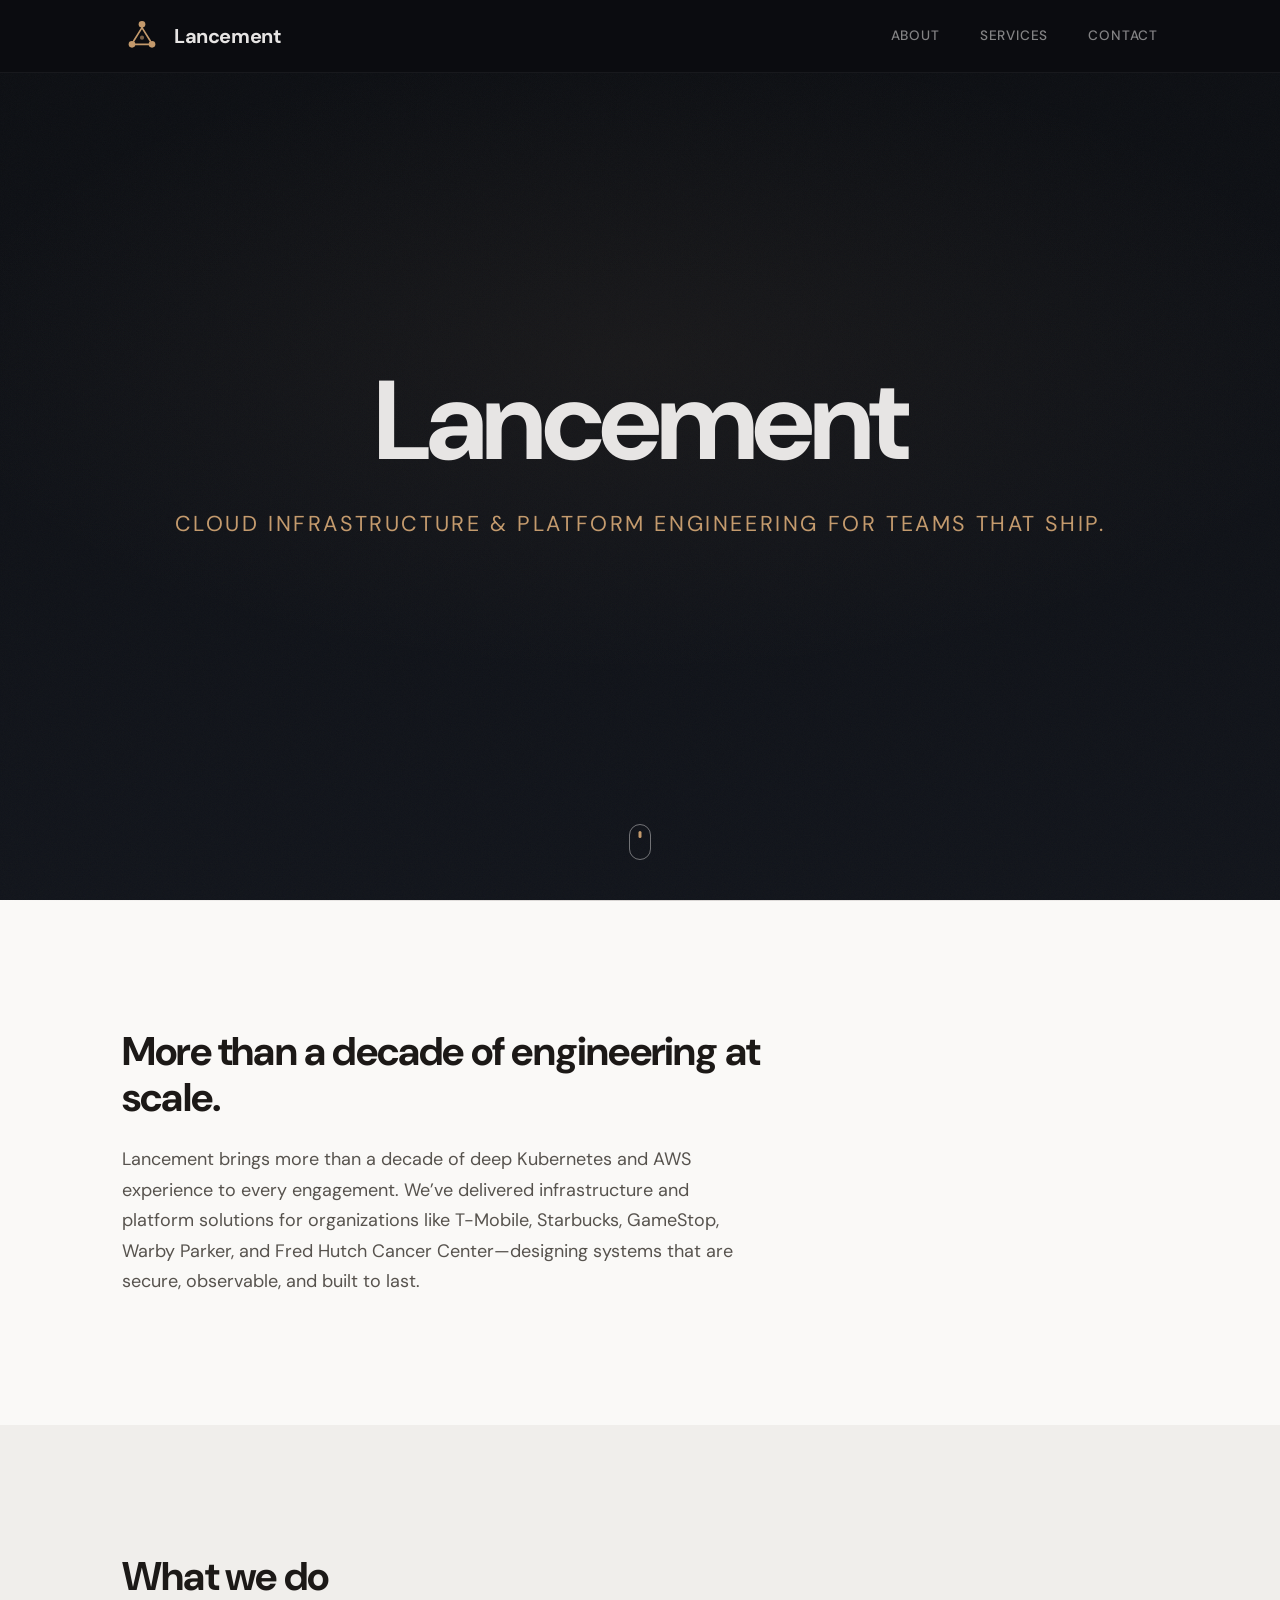
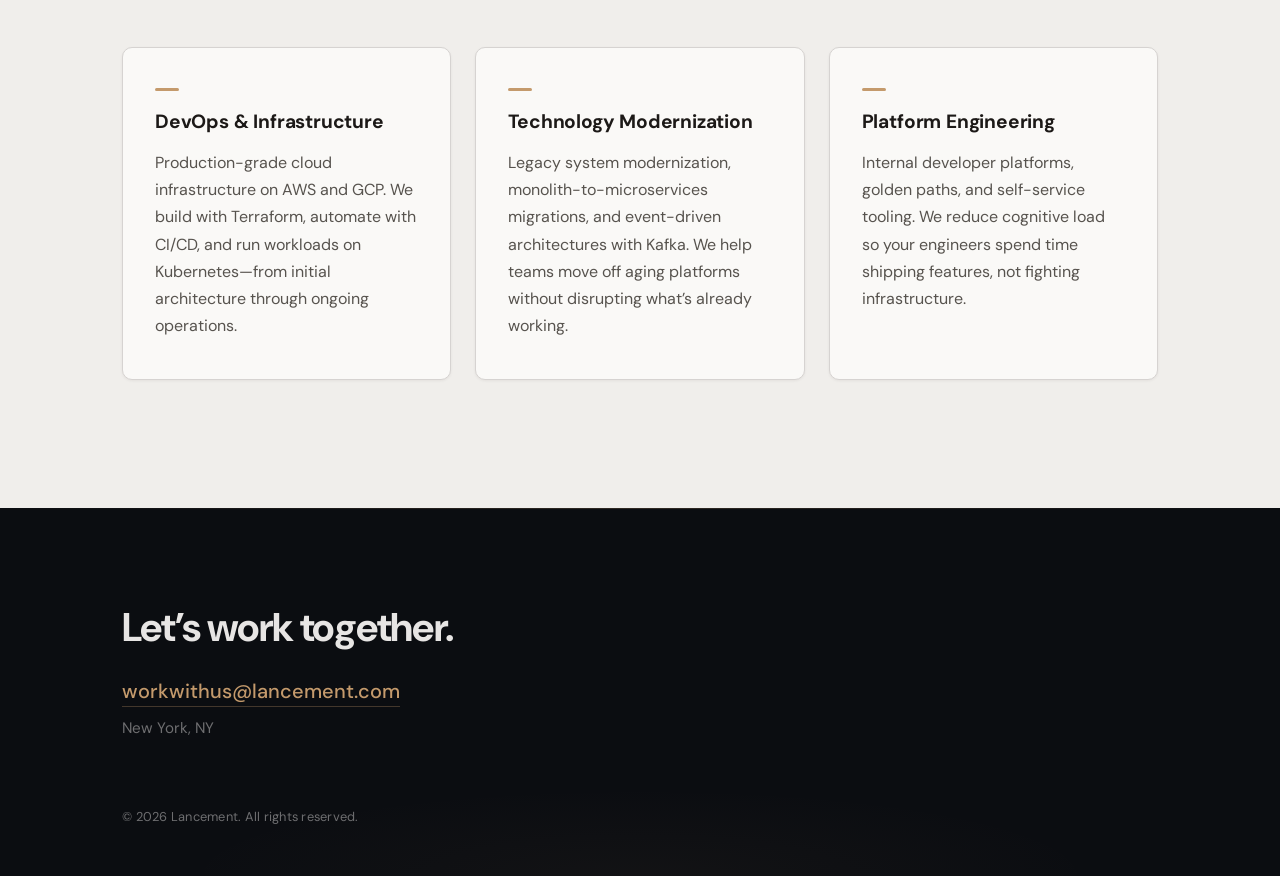
==== commit 80dc6d26: "chore: initial cleanup before redesign" ====
--- a/index.html
+++ b/index.html
@@ -1,771 +1,94 @@
 <!DOCTYPE html>
-<html class="no-js" lang="en">
+<html lang="en">
 <head>
+  <meta charset="UTF-8">
+  <meta name="viewport" content="width=device-width, initial-scale=1.0">
+  <title>Lancement | DevOps & Platform Engineering Consulting</title>
+  <meta name="description" content="Lancement delivers cloud infrastructure, platform engineering, and modernization consulting backed by deep Kubernetes and AWS expertise.">
+  <link rel="icon" href="favicon.svg" type="image/svg+xml">
+  <link rel="preconnect" href="https://fonts.googleapis.com">
+  <link rel="preconnect" href="https://fonts.gstatic.com" crossorigin>
+  <link href="https://fonts.googleapis.com/css2?family=DM+Sans:wght@400;500;700&display=swap" rel="stylesheet">
+  <link rel="stylesheet" href="css/style.css">
+</head>
+<body>
 
-    <!--- basic page needs
-    ================================================== -->
-    <meta charset="utf-8">
-    <title>Lancement</title>
-    <meta name="description" content="DevOps, Mobile, Flutter, Lean">
-    <meta name="author" content="">
+  <!-- Header -->
+  <header class="site-header">
+    <div class="container header-inner">
+      <a href="#" class="logo" aria-label="Lancement home">
+        <svg class="logo-icon" viewBox="0 0 48 48" fill="none" xmlns="http://www.w3.org/2000/svg" aria-hidden="true">
+          <circle cx="24" cy="10" r="4" fill="currentColor"/>
+          <circle cx="12" cy="34" r="4" fill="currentColor"/>
+          <circle cx="36" cy="34" r="4" fill="currentColor"/>
+          <line x1="24" y1="14" x2="14" y2="30" stroke="currentColor" stroke-width="2" stroke-linecap="round"/>
+          <line x1="24" y1="14" x2="34" y2="30" stroke="currentColor" stroke-width="2" stroke-linecap="round"/>
+          <line x1="16" y1="34" x2="32" y2="34" stroke="currentColor" stroke-width="2" stroke-linecap="round"/>
+          <circle cx="24" cy="26" r="2.5" fill="currentColor" opacity="0.6"/>
+        </svg>
+        <span class="logo-text">Lancement</span>
+      </a>
+      <button class="nav-toggle" aria-label="Toggle navigation" aria-expanded="false">
+        <span></span><span></span><span></span>
+      </button>
+      <nav class="site-nav" aria-label="Main navigation">
+        <a href="#about">About</a>
+        <a href="#services">Services</a>
+        <a href="#contact">Contact</a>
+      </nav>
+    </div>
+  </header>
 
-    <!-- mobile specific metas
-    ================================================== -->
-    <meta name="viewport" content="width=device-width, initial-scale=1">
+  <!-- Hero -->
+  <section class="hero" id="hero">
+    <div class="container hero-content">
+      <h1>Lancement</h1>
+      <p class="tagline">Cloud infrastructure &amp; platform engineering for teams that ship.</p>
+    </div>
+    <div class="scroll-indicator" aria-hidden="true">
+      <span></span>
+    </div>
+  </section>
 
-    <!-- CSS
-    ================================================== -->
-    <link rel="stylesheet" href="css/base.css">
-    <link rel="stylesheet" href="css/vendor.css">
-    <link rel="stylesheet" href="css/main.css">
+  <!-- About -->
+  <section class="about" id="about">
+    <div class="container fade-in">
+      <h2>More than a decade of engineering at scale.</h2>
+      <p>Lancement brings more than a decade of deep Kubernetes and AWS experience to every engagement. We&rsquo;ve delivered infrastructure and platform solutions for organizations like T-Mobile, Starbucks, GameStop, Warby Parker, and Fred Hutch Cancer Center&mdash;designing systems that are secure, observable, and built to last.</p>
+    </div>
+  </section>
 
-    <!-- script
-    ================================================== -->
-    <script src="js/modernizr.js"></script>
-    <script src="js/pace.min.js"></script>
+  <!-- Services -->
+  <section class="services" id="services">
+    <div class="container">
+      <h2 class="fade-in">What we do</h2>
+      <div class="services-grid">
+        <div class="service-card fade-in">
+          <h3>DevOps &amp; Infrastructure</h3>
+          <p>Production-grade cloud infrastructure on AWS and GCP. We build with Terraform, automate with CI/CD, and run workloads on Kubernetes&mdash;from initial architecture through ongoing operations.</p>
+        </div>
+        <div class="service-card fade-in">
+          <h3>Technology Modernization</h3>
+          <p>Legacy system modernization, monolith-to-microservices migrations, and event-driven architectures with Kafka. We help teams move off aging platforms without disrupting what&rsquo;s already working.</p>
+        </div>
+        <div class="service-card fade-in">
+          <h3>Platform Engineering</h3>
+          <p>Internal developer platforms, golden paths, and self-service tooling. We reduce cognitive load so your engineers spend time shipping features, not fighting infrastructure.</p>
+        </div>
+      </div>
+    </div>
+  </section>
 
-    <!-- favicons
-    ================================================== -->
-    <link rel="shortcut icon" href="favicon.ico" type="image/x-icon">
-    <link rel="icon" href="favicon.ico" type="image/x-icon">
+  <!-- Contact / Footer -->
+  <footer class="site-footer" id="contact">
+    <div class="container footer-content fade-in">
+      <h2>Let&rsquo;s work together.</h2>
+      <p class="contact-email"><a href="mailto:workwithus@lancement.com">workwithus@lancement.com</a></p>
+      <p class="contact-location">New York, NY</p>
+      <p class="copyright">&copy; 2026 Lancement. All rights reserved.</p>
+    </div>
+  </footer>
 
-</head>
-
-<body id="top">
-
-    <!-- header
-    ================================================== -->
-    <header class="s-header">
-
-        <div class="header-logo">
-            <a class="site-logo" href="index.html">
-                <img src="images/logo.svg" alt="Homepage">
-            </a>
-        </div> <!-- end header-logo -->
-
-        <nav class="header-nav">
-
-            <a href="#0" class="header-nav__close" title="close"><span>Close</span></a>
-
-            <div class="header-nav__content">
-                <h3>Lancement</h3>
-
-                <ul class="header-nav__list">
-                    <li class="current"><a class="smoothscroll"  href="#home" title="home">Home</a></li>
-                    <li><a class="smoothscroll"  href="#about" title="about">About</a></li>
-                    <li><a class="smoothscroll"  href="#products" title="products">Products</a></li>
-                    <li><a class="smoothscroll"  href="#services" title="services">Services</a></li>
-                    <!--<li><a class="smoothscroll"  href="#works" title="works">Works</a></li>-->
-                    <li><a class="smoothscroll"  href="#contact" title="contact">Contact</a></li>
-                </ul>
-
-<!--                <p>Perspiciatis hic praesentium nesciunt. Et neque a dolorum <a href='#0'>voluptatem</a> porro iusto sequi veritatis libero enim. Iusto id suscipit veritatis neque reprehenderit.</p>-->
-
-<!--                <ul class="header-nav__social">-->
-<!--                    <li>-->
-<!--                        <a href="#0"><i class="fab fa-facebook"></i></a>-->
-<!--                    </li>-->
-<!--                    <li>-->
-<!--                        <a href="#0"><i class="fab fa-twitter"></i></a>-->
-<!--                    </li>-->
-<!--                    <li>-->
-<!--                        <a href="#0"><i class="fab fa-instagram"></i></a>-->
-<!--                    </li>-->
-<!--                    <li>-->
-<!--                        <a href="#0"><i class="fab fa-behance"></i></a>-->
-<!--                    </li>-->
-<!--                    <li>-->
-<!--                        <a href="#0"><i class="fab fa-dribbble"></i></a>-->
-<!--                    </li>-->
-<!--                </ul>-->
-
-            </div> <!-- end header-nav__content -->
-
-        </nav> <!-- end header-nav -->
-
-        <a class="header-menu-toggle" href="#0">
-            <span class="header-menu-icon"></span>
-        </a>
-
-    </header> <!-- end s-header -->
-
-
-    <!-- home
-    ================================================== -->
-    <section id="home" class="s-home target-section" data-parallax="scroll" data-image-src="images/hero-bg.jpg" data-natural-width=3000 data-natural-height=2000 data-position-y=top>
-
-        <div class="shadow-overlay"></div>
-
-        <div class="home-content">
-
-            <div class="row home-content__main">
-                <h1>
-                Lancement: focusing on scalability, security, and product delivery
-                </h1>
-
-                <p>
-                Products and services that will<br>
-                    help your business stand out.
-                </p>
-            </div> <!-- end home-content__main -->
-
-        </div> <!-- end home-content -->
-
-        <ul class="home-sidelinks">
-            <li><a class="smoothscroll" href="#about">About<span>who we are</span></a></li>
-            <li><a class="smoothscroll" href="#products">Products<span>saas/self hosted</span></a></li>
-            <li><a class="smoothscroll" href="#services">Services<span>what we do</span></a></li>
-            <li><a  class="smoothscroll" href="#contact">Contact<span>get in touch</span></a></li>
-        </ul> <!-- end home-sidelinks -->
-
-<!--        <ul class="home-social">-->
-<!--            <li class="home-social-title">Follow Us</li>-->
-<!--            <li><a href="#0">-->
-<!--                <i class="fab fa-facebook"></i>-->
-<!--                <span class="home-social-text">Facebook</span>-->
-<!--            </a></li>-->
-<!--            <li><a href="#0">-->
-<!--                <i class="fab fa-twitter"></i>-->
-<!--                <span class="home-social-text">Twitter</span>-->
-<!--            </a></li>-->
-<!--            <li><a href="#0">-->
-<!--                <i class="fab fa-linkedin"></i>-->
-<!--                <span class="home-social-text">LinkedIn</span>-->
-<!--            </a></li>-->
-<!--        </ul> &lt;!&ndash; end home-social &ndash;&gt;-->
-
-        <a href="#about" class="home-scroll smoothscroll">
-            <span class="home-scroll__text">Scroll Down</span>
-            <span class="home-scroll__icon"></span>
-        </a> <!-- end home-scroll -->
-
-    </section> <!-- end s-home -->
-
-
-    <!-- about
-    ================================================== -->
-    <section id='about' class="s-about">
-
-        <div class="row section-header" data-aos="fade-up">
-            <div class="col-full">
-                <h3 class="subhead">We Are</h3>
-                <h1 class="display-1">Design driven teams creating scalable and secure business solutions.</h1>
-            </div>
-        </div> <!-- end section-header -->
-
-        <div class="row" data-aos="fade-up">
-            <div class="col-full">
-                <p class="lead">
-                Experts in technology creating business solutions without sacrificing user experiences
-                </p>
-            </div>
-        </div> <!-- end about-desc -->
-
-        <!--<div class="row">-->
-
-            <!--<div class="about-process process block-1-2 block-tab-full">-->
-
-                <!--<div class="process__vline-left"></div>-->
-                <!--<div class="process__vline-right"></div>-->
-
-                <!--<div class="col-block process__col" data-item="1" data-aos="fade-up">-->
-                    <!--<div class="process__text">-->
-                        <!--<h4>Define</h4>-->
-
-                        <!--<p>-->
-                        <!--Quos dolores saepe mollitia deserunt accusamus autem reprehenderit. Voluptas facere animi explicabo non quis magni recusandae.-->
-                        <!--Numquam debitis pariatur omnis facere unde. Laboriosam minus amet nesciunt est. Et saepe eos maxime tempore quasi deserunt ab.-->
-                        <!--</p>-->
-                    <!--</div>-->
-                <!--</div>-->
-                <!--<div class="col-block process__col" data-item="2" data-aos="fade-up">-->
-                    <!--<div class="process__text">-->
-                        <!--<h4>Design</h4>-->
-
-                        <!--<p>-->
-                        <!--Quos dolores saepe mollitia deserunt accusamus autem reprehenderit. Voluptas facere animi explicabo non quis magni recusandae.-->
-                        <!--Numquam debitis pariatur omnis facere unde. Laboriosam minus amet nesciunt est. Et saepe eos maxime tempore quasi deserunt ab.-->
-                        <!--</p>-->
-                    <!--</div>-->
-                <!--</div>-->
-                <!--<div class="col-block process__col" data-item="3" data-aos="fade-up">-->
-                    <!--<div class="process__text">-->
-                        <!--<h4>Build</h4>-->
-
-                        <!--<p>-->
-                        <!--Quos dolores saepe mollitia deserunt accusamus autem reprehenderit. Voluptas facere animi explicabo non quis magni recusandae.-->
-                        <!--Numquam debitis pariatur omnis facere unde. Laboriosam minus amet nesciunt est. Et saepe eos maxime tempore quasi deserunt ab.-->
-                        <!--</p>-->
-                    <!--</div>-->
-                <!--</div>-->
-                <!--<div class="col-block process__col" data-item="4" data-aos="fade-up">-->
-                    <!--<div class="process__text">-->
-                        <!--<h4>Launch</h4>-->
-
-                        <!--<p>-->
-                        <!--Quos dolores saepe mollitia deserunt accusamus autem reprehenderit. Voluptas facere animi explicabo non quis magni recusandae.-->
-                        <!--Numquam debitis pariatur omnis facere unde. Laboriosam minus amet nesciunt est. Et saepe eos maxime tempore quasi deserunt ab.-->
-                        <!--</p>-->
-                    <!--</div>-->
-                <!--</div>-->
-
-            <!--</div> &lt;!&ndash; end process &ndash;&gt;-->
-
-        <!--</div> &lt;!&ndash; end about-stats &ndash;&gt;-->
-
-    </section> <!-- end s-about -->
-
-    <!-- products
-================================================== -->
-    <section id='products' class="s-services light-gray">
-
-        <div class="row section-header" data-aos="fade-up">
-            <div class="col-full">
-                <h3 class="subhead">Available products</h3>
-                <h1 class="display-1">Proven dependable solutions</h1>
-            </div>
-        </div> <!-- end section-header -->
-
-        <div class="row" data-aos="fade-up">
-            <div class="col-full">
-                <p class="lead">
-                    Security, Scalability, & Simplicity
-                </p>
-            </div>
-        </div> <!-- end about-desc -->
-
-        <div class="row services-list block-1-3 block-m-1-2 block-tab-full">
-
-            <div class="col-block service-item" data-aos="fade-up">
-                <div class="service-icon  service-icon--web-design">
-                    <i class="icon-earth"></i>
-                </div>
-                <div class="service-text">
-                    <h3 class="h4">WireVault - vpn & security</h3>
-                    <p>Our saas, self-hosted, and hybrid vpn solution based on wireguard brings the best of flexibility, scalability, and security
-                    </p>
-                </div>
-            </div>
-
-            <div class="col-block service-item " data-aos="fade-up">
-                <div class="service-icon service-icon--brand-identity">
-                    <i class="icon-tv"></i>
-                </div>
-                <div class="service-text">
-                    <h3 class="h4">Classis - spot instance management</h3>
-                    <p>Our classis products help use spot instances for more than just batching.
-                    </p>
-                </div>
-            </div>
-
-        </div> <!-- end products-list -->
-
-    </section> <!-- end s-products -->
-
-    <!-- services
-    ================================================== -->
-    <section id='services' class="s-services light-gray">
-
-        <div class="row section-header" data-aos="fade-up">
-            <div class="col-full">
-                <h3 class="subhead">What We Do</h3>
-                <h1 class="display-1">Work with various groups to expedite the delivery of scalable solutions.</h1>
-            </div>
-        </div> <!-- end section-header -->
-
-        <div class="row" data-aos="fade-up">
-            <div class="col-full">
-                <p class="lead">
-                Our teams have worked with top 3 telecom companies, major retailers, government organizations, and more.
-                </p>
-            </div>
-        </div> <!-- end about-desc -->
-
-        <div class="row services-list block-1-3 block-m-1-2 block-tab-full">
-
-            <div class="col-block service-item " data-aos="fade-up">
-                <div class="service-icon service-icon--brand-identity">
-                    <i class="icon-tv"></i>
-                </div>
-                <div class="service-text">
-                    <h3 class="h4">DevOps</h3>
-                    <p>We help groups start from scratch or modernize existing setups.  This includes the usual suspects of Terraform, CI/CD tools, etc.
-                    </p>
-                </div>
-            </div>
-
-            <div class="col-block service-item" data-aos="fade-up">
-                <div class="service-icon  service-icon--illustration">
-                    <i class="icon-group"></i>
-                </div>
-                <div class="service-text">
-                    <h3 class="h4">Technology modernization</h3>
-                    <p>We've helped quite a few organization on modernization.  This includes using things like Kafka to change to event and streaming based architectures.
-                    </p>
-                </div>
-            </div>
-
-            <div class="col-block service-item" data-aos="fade-up">
-                <div class="service-icon  service-icon--web-design">
-                    <i class="icon-earth"></i>
-                </div>
-                <div class="service-text">
-                    <h3 class="h4">Innovations Labs/Product Strategy</h3>
-                    <p>
-                    </p>
-                </div>
-            </div>
-
-            <div class="col-block service-item" data-aos="fade-up">
-                <div class="service-icon service-icon--product-strategy">
-                    <i class="icon-cube"></i>
-                </div>
-                <div class="service-text">
-                    <h3 class="h4">Team events</h3>
-                    <p>We're currently putting together events that combine work aways, workshops, and surfing in Costa Rica. Ask for more details
-                    </p>
-                </div>
-            </div>
-
-            <div class="col-block service-item" data-aos="fade-up">
-                <div class="service-icon  service-icon--ui-design">
-                    <i class="icon-window"></i>
-                </div>
-                <div class="service-text">
-                    <h3 class="h4">Culture coaching</h3>
-                    <p>
-                    </p>
-                </div>
-            </div>
-
-            <div class="col-block service-item" data-aos="fade-up">
-                <div class="service-icon service-icon--mobile-dev">
-                    <i class="icon-lego-block"></i>
-                </div>
-                <div class="service-text">
-                    <h3 class="h4">Mobile Development</h3>
-                    <p>This mostly revolves around Android/iOS native and Flutter development
-                    </p>
-                </div>
-            </div>
-
-        </div> <!-- end services-list -->
-
-    </section> <!-- end s-services -->
-
-
-    <!-- works
-    ================================================== -->
-    <!--<section id='works' class="s-works">-->
-
-        <!--<div class="row section-header" data-aos="fade-up">-->
-            <!--<div class="col-full">-->
-                <!--<h3 class="subhead">Featured Works</h3>-->
-                <!--<h1 class="display-1">These are some of our recent design projects and we are so excited to show them to you.</h1>-->
-            <!--</div>-->
-        <!--</div> &lt;!&ndash; end section-header &ndash;&gt;-->
-
-        <!--<div class="row masonry-wrap">-->
-            <!--<div class="masonry">-->
-
-                <!--<div class="masonry__brick" data-aos="fade-up">-->
-                    <!--<div class="item-folio">-->
-
-                        <!--<div class="item-folio__thumb">-->
-                            <!--<a href="images/portfolio/gallery/g-lamp.jpg" class="thumb-link" title="Lamp" data-size="1050x700">-->
-                                <!--<img src="images/portfolio/lamp.jpg"-->
-                                     <!--srcset="images/portfolio/lamp.jpg 1x, images/portfolio/lamp@2x.jpg 2x" alt="">-->
-                            <!--</a>-->
-                        <!--</div>-->
-
-                        <!--<div class="item-folio__text">-->
-                            <!--<h3 class="item-folio__title">-->
-                                <!--Lamp-->
-                            <!--</h3>-->
-                            <!--<p class="item-folio__cat">-->
-                                <!--Web Design-->
-                            <!--</p>-->
-                        <!--</div>-->
-
-                        <!--<a href="https://www.behance.net/" class="item-folio__project-link" title="Project link">-->
-                            <!--Project Link-->
-                        <!--</a>-->
-
-                        <!--<div class="item-folio__caption">-->
-                            <!--<p>Vero molestiae sed aut natus excepturi. Et tempora numquam. Temporibus iusto quo.Unde dolorem corrupti neque nisi.</p>-->
-                        <!--</div>-->
-
-                    <!--</div> &lt;!&ndash; end item-folio &ndash;&gt;-->
-                <!--</div> &lt;!&ndash; end masonry__brick &ndash;&gt;-->
-
-                <!--<div class="masonry__brick" data-aos="fade-up">-->
-                    <!--<div class="item-folio">-->
-
-                        <!--<div class="item-folio__thumb">-->
-                            <!--<a href="images/portfolio/gallery/g-salad.jpg" class="thumb-link" title="Salad" data-size="1050x700">-->
-                                <!--<img src="images/portfolio/salad.jpg"-->
-                                     <!--srcset="images/portfolio/salad.jpg 1x, images/portfolio/salad@2x.jpg 2x" alt="">-->
-                            <!--</a>-->
-                        <!--</div>-->
-
-                        <!--<div class="item-folio__text">-->
-                            <!--<h3 class="item-folio__title">-->
-                                <!--Salad-->
-                            <!--</h3>-->
-                            <!--<p class="item-folio__cat">-->
-                                <!--Branding-->
-                            <!--</p>-->
-                        <!--</div>-->
-
-                        <!--<a href="https://www.behance.net/" class="item-folio__project-link" title="Project link">-->
-                            <!--Project Link-->
-                        <!--</a>-->
-
-                        <!--<span class="item-folio__caption">-->
-                            <!--<p>Vero molestiae sed aut natus excepturi. Et tempora numquam. Temporibus iusto quo.Unde dolorem corrupti neque nisi.</p>-->
-                        <!--</span>-->
-
-                    <!--</div> &lt;!&ndash; end item-folio &ndash;&gt;-->
-                <!--</div> &lt;!&ndash; end masonry__brick &ndash;&gt;-->
-
-                <!--<div class="masonry__brick" data-aos="fade-up">-->
-                    <!--<div class="item-folio">-->
-
-                        <!--<div class="item-folio__thumb">-->
-                            <!--<a href="images/portfolio/gallery/g-woodcraft.jpg" class="thumb-link" title="Woodcraft" data-size="1050x700">-->
-                                <!--<img src="images/portfolio/woodcraft.jpg"-->
-                                     <!--srcset="images/portfolio/woodcraft.jpg 1x, images/portfolio/woodcraft@2x.jpg 2x" alt="">-->
-                            <!--</a>-->
-                        <!--</div>-->
-
-                        <!--<div class="item-folio__text">-->
-                            <!--<h3 class="item-folio__title">-->
-                                <!--Woodcraft-->
-                            <!--</h3>-->
-                            <!--<p class="item-folio__cat">-->
-                                <!--Branding-->
-                            <!--</p>-->
-                        <!--</div>-->
-
-                        <!--<a href="https://www.behance.net/" class="item-folio__project-link" title="Project link">-->
-                            <!--Project Link-->
-                        <!--</a>-->
-
-                        <!--<span class="item-folio__caption">-->
-                            <!--<p>Vero molestiae sed aut natus excepturi. Et tempora numquam. Temporibus iusto quo.Unde dolorem corrupti neque nisi.</p>-->
-                        <!--</span>-->
-
-                    <!--</div> &lt;!&ndash; end item-folio &ndash;&gt;-->
-                <!--</div> &lt;!&ndash; end masonry__brick &ndash;&gt;-->
-
-                <!--<div class="masonry__brick" data-aos="fade-up">-->
-                    <!--<div class="item-folio">-->
-
-                        <!--<div class="item-folio__thumb">-->
-                            <!--<a href="images/portfolio/gallery/g-liberty.jpg" class="thumb-link" title="Liberty" data-size="1050x700">-->
-                                <!--<img src="images/portfolio/liberty.jpg"-->
-                                     <!--srcset="images/portfolio/liberty.jpg 1x, images/portfolio/liberty@2x.jpg 2x" alt="">-->
-                            <!--</a>-->
-                        <!--</div>-->
-
-                        <!--<div class="item-folio__text">-->
-                            <!--<h3 class="item-folio__title">-->
-                                <!--Liberty-->
-                            <!--</h3>-->
-                            <!--<p class="item-folio__cat">-->
-                                <!--Web Development-->
-                            <!--</p>-->
-                        <!--</div>-->
-
-                        <!--<a href="https://www.behance.net/" class="item-folio__project-link" title="Project link">-->
-                            <!--Project Link-->
-                        <!--</a>-->
-
-                        <!--<span class="item-folio__caption">-->
-                            <!--<p>Vero molestiae sed aut natus excepturi. Et tempora numquam. Temporibus iusto quo.Unde dolorem corrupti neque nisi.</p>-->
-                        <!--</span>-->
-
-                    <!--</div> &lt;!&ndash; end item-folio &ndash;&gt;-->
-                <!--</div> &lt;!&ndash; end masonry__brick &ndash;&gt;-->
-
-
-                <!--<div class="masonry__brick" data-aos="fade-up">-->
-                    <!--<div class="item-folio">-->
-
-                        <!--<div class="item-folio__thumb">-->
-                            <!--<a href="images/portfolio/gallery/g-fuji.jpg" class="thumb-link" title="Fuji" data-size="1050x700">-->
-                                <!--<img src="images/portfolio/fuji.jpg"-->
-                                     <!--srcset="images/portfolio/fuji.jpg 1x, images/portfolio/fuji@2x.jpg 2x" alt="">-->
-                            <!--</a>-->
-                        <!--</div>-->
-
-                        <!--<div class="item-folio__text">-->
-                            <!--<h3 class="item-folio__title">-->
-                                <!--Fuji-->
-                            <!--</h3>-->
-                            <!--<p class="item-folio__cat">-->
-                                <!--Web Design-->
-                            <!--</p>-->
-                        <!--</div>-->
-
-                        <!--<a href="https://www.behance.net/" class="item-folio__project-link" title="Project link">-->
-                            <!--Project Link-->
-                        <!--</a>-->
-
-                        <!--<span class="item-folio__caption">-->
-                            <!--<p>Vero molestiae sed aut natus excepturi. Et tempora numquam. Temporibus iusto quo.Unde dolorem corrupti neque nisi.</p>-->
-                        <!--</span>-->
-
-                    <!--</div> &lt;!&ndash; end item-folio &ndash;&gt;-->
-                <!--</div> &lt;!&ndash; end masonry__brick &ndash;&gt;-->
-
-                <!--<div class="masonry__brick" data-aos="fade-up">-->
-                    <!--<div class="item-folio">-->
-
-                        <!--<div class="item-folio__thumb">-->
-                            <!--<a href="images/portfolio/gallery/g-shutterbug.jpg" class="thumb-link" title="Shutterbug" data-size="1050x700">-->
-                                <!--<img src="images/portfolio/shutterbug.jpg"-->
-                                     <!--srcset="images/portfolio/shutterbug.jpg 1x, images/portfolio/shutterbug@2x.jpg 2x" alt="">-->
-                            <!--</a>-->
-                        <!--</div>-->
-
-                        <!--<div class="item-folio__text">-->
-                            <!--<h3 class="item-folio__title">-->
-                                <!--Lady Shutterbug-->
-                            <!--</h3>-->
-                            <!--<p class="item-folio__cat">-->
-                                <!--Branding-->
-                            <!--</p>-->
-                        <!--</div>-->
-
-                        <!--<a href="https://www.behance.net/" class="item-folio__project-link" title="Project link">-->
-                            <!--Project Link-->
-                        <!--</a>-->
-
-                        <!--<span class="item-folio__caption">-->
-                            <!--<p>Vero molestiae sed aut natus excepturi. Et tempora numquam. Temporibus iusto quo.Unde dolorem corrupti neque nisi.</p>-->
-                        <!--</span>-->
-
-                    <!--</div> &lt;!&ndash; end item-folio &ndash;&gt;-->
-                <!--</div> &lt;!&ndash; end masonry__brick &ndash;&gt;-->
-
-            <!--</div> &lt;!&ndash; end masonry &ndash;&gt;-->
-        <!--</div> &lt;!&ndash; end masonry-wrap &ndash;&gt;-->
-
-        <!--<div class="testimonials-wrap" data-aos="fade-up">-->
-
-            <!--<div class="row">-->
-                <!--<div class="col-full testimonials-header">-->
-                    <!--<h2 class="h1">What Clients Are Saying.</h2>-->
-                <!--</div>-->
-            <!--</div>-->
-
-            <!--<div class="row testimonials">-->
-
-                <!--<div class="col-full testimonials__slider">-->
-
-                    <!--<div class="testimonials__slide">-->
-                        <!--<img src="images/avatars/user-01.jpg" alt="Author image" class="testimonials__avatar">-->
-                        <!--<p>Qui ipsam temporibus quisquam velMaiores eos cumque distinctio nam accusantium ipsum.-->
-                        <!--Laudantium quia consequatur molestias delectus culpa facere hic dolores aperiam. Accusantium quos qui praesentium corpori.</p>-->
-                        <!--<div class="testimonials__author">-->
-                            <!--Tim Cook-->
-                            <!--<span>CEO, Apple</span>-->
-                        <!--</div>-->
-                    <!--</div> &lt;!&ndash; end testimonials__slide &ndash;&gt;-->
-
-                    <!--<div class="testimonials__slide">-->
-                        <!--<img src="images/avatars/user-05.jpg" alt="Author image" class="testimonials__avatar">-->
-                        <!--<p>Excepturi nam cupiditate culpa doloremque deleniti repellat. Veniam quos repellat voluptas animi adipisci.-->
-                        <!--Nisi eaque consequatur. Quasi voluptas eius distinctio. Atque eos maxime. Qui ipsam temporibus quisquam vel.</p>-->
-                        <!--<div class="testimonials__author">-->
-                            <!--Sundar Pichai-->
-                            <!--<span>CEO, Google</span>-->
-                        <!--</div>-->
-                    <!--</div> &lt;!&ndash; end testimonials__slide &ndash;&gt;-->
-
-                    <!--<div class="testimonials__slide">-->
-                        <!--<img src="images/avatars/user-02.jpg" alt="Author image" class="testimonials__avatar">-->
-                        <!--<p>Repellat dignissimos libero. Qui sed at corrupti expedita voluptas odit. Nihil ea quia nesciunt. Ducimus aut sed ipsam.-->
-                        <!--Autem eaque officia cum exercitationem sunt voluptatum accusamus. Quasi voluptas eius distinctio.</p>-->
-                        <!--<div class="testimonials__author">-->
-                            <!--Satya Nadella-->
-                            <!--<span>CEO, Microsoft</span>-->
-                        <!--</div>-->
-                    <!--</div> &lt;!&ndash; end testimonials__slide &ndash;&gt;-->
-
-                <!--</div> &lt;!&ndash; end testimonials__slider &ndash;&gt;-->
-
-            <!--</div> &lt;!&ndash; end testimonials &ndash;&gt;-->
-
-        <!--</div> &lt;!&ndash; end testimonials-wrap &ndash;&gt;-->
-
-    <!--</section> &lt;!&ndash; end s-works &ndash;&gt;-->
-
-
-    <!--&lt;!&ndash; stats-->
-    <!--================================================== &ndash;&gt;-->
-    <!--<section id="stats" class="s-stats">-->
-
-        <!--<div class="row stats block-1-4 block-m-1-2 block-mob-full" data-aos="fade-up">-->
-
-            <!--<div class="col-block stats__col ">-->
-                <!--<div class="stats__count">129</div>-->
-                <!--<h5>Awards Received</h5>-->
-            <!--</div>-->
-            <!--<div class="col-block stats__col">-->
-                <!--<div class="stats__count">1507</div>-->
-                <!--<h5>Cups of Coffee</h5>-->
-            <!--</div>-->
-            <!--<div class="col-block stats__col">-->
-                <!--<div class="stats__count">108</div>-->
-                <!--<h5>Projects Completed</h5>-->
-            <!--</div>-->
-            <!--<div class="col-block stats__col">-->
-                <!--<div class="stats__count">103</div>-->
-                <!--<h5>Happy Clients</h5>-->
-            <!--</div>-->
-
-        <!--</div> &lt;!&ndash; end stats &ndash;&gt;-->
-
-    <!--</section> &lt;!&ndash; end s-stats &ndash;&gt;-->
-
-
-    <!-- contact
-    ================================================== -->
-    <section id="contact" class="s-contact">
-
-        <div class="row section-header" data-aos="fade-up">
-            <div class="col-full">
-                <h3 class="subhead subhead--light">Contact Us</h3>
-                <h1 class="display-1 display-1--light">Get in touch and let's make something great together.</h1>
-            </div>
-        </div> <!-- end section-header -->
-
-        <div class="row">
-
-            <div class="col-full contact-main" data-aos="fade-up">
-                <p>
-                <a href="mailto:#0" class="contact-email">workwithus@lancement.com</a>
-                <span class="contact-number">+1 (918) 808 1128 </span>
-                </p>
-            </div> <!-- end contact-main -->
-
-        </div> <!-- end row -->
-
-        <div class="row">
-
-            <div class="col-five tab-full contact-secondary" data-aos="fade-up">
-                <h3 class="subhead subhead--light">Where To Find Us</h3>
-
-                <p class="contact-address">
-                    <!--1600 Amphitheatre Parkway<br>-->
-                    New York, NY<br>
-                    10003 US
-                </p>
-            </div> <!-- end contact-secondary -->
-
-<!--            <div class="col-five tab-full contact-secondary" data-aos="fade-up">-->
-<!--                <h3 class="subhead subhead&#45;&#45;light">Follow Us</h3>-->
-
-<!--                <ul class="contact-social">-->
-<!--                    <li>-->
-<!--                        <a href="#0"><i class="fab fa-facebook"></i></a>-->
-<!--                    </li>-->
-<!--                    <li>-->
-<!--                        <a href="#0"><i class="fab fa-twitter"></i></a>-->
-<!--                    </li>-->
-<!--                    <li>-->
-<!--                        <a href="#0"><i class="fab fa-instagram"></i></a>-->
-<!--                    </li>-->
-<!--                    <li>-->
-<!--                        <a href="#0"><i class="fab fa-behance"></i></a>-->
-<!--                    </li>-->
-<!--                    <li>-->
-<!--                        <a href="#0"><i class="fab fa-dribbble"></i></a>-->
-<!--                    </li>-->
-<!--                </ul> &lt;!&ndash; end contact-social &ndash;&gt;-->
-
-<!--                <div class="contact-subscribe">-->
-<!--                    <form id="mc-form" class="group mc-form" novalidate="true">-->
-<!--                        <input type="email" value="" name="EMAIL" class="email" id="mc-email" placeholder="Email Address" required="">-->
-<!--                        <input type="submit" name="subscribe" value="Subscribe">-->
-<!--                        <label for="mc-email" class="subscribe-message"></label>-->
-<!--                    </form>-->
-<!--                </div> &lt;!&ndash; end contact-subscribe &ndash;&gt;-->
-<!--            </div> &lt;!&ndash; end contact-secondary &ndash;&gt;-->
-
-        </div> <!-- end row -->
-
-        <div class="row">
-            <div class="col-full cl-copyright">
-                <span><!-- Link back to Colorlib can't be removed. Template is licensed under CC BY 3.0. -->
-Copyright &copy;<script>document.write(new Date().getFullYear());</script> All rights reserved | This template is made with <i class="fa fa-heart" aria-hidden="true"></i> by <a href="https://colorlib.com" target="_blank">Colorlib</a>
-<!-- Link back to Colorlib can't be removed. Template is licensed under CC BY 3.0. --></span>
-            </div>
-        </div>
-
-        <div class="cl-go-top">
-            <a class="smoothscroll" title="Back to Top" href="#top"><i class="icon-arrow-up" aria-hidden="true"></i></a>
-        </div>
-
-    </section> <!-- end s-contact -->
-
-
-    <!-- photoswipe background
-    ================================================== -->
-    <div aria-hidden="true" class="pswp" role="dialog" tabindex="-1">
-
-        <div class="pswp__bg"></div>
-        <div class="pswp__scroll-wrap">
-
-            <div class="pswp__container">
-                <div class="pswp__item"></div>
-                <div class="pswp__item"></div>
-                <div class="pswp__item"></div>
-            </div>
-
-            <div class="pswp__ui pswp__ui--hidden">
-                <div class="pswp__top-bar">
-                    <div class="pswp__counter"></div><button class="pswp__button pswp__button--close" title="Close (Esc)"></button> <button class="pswp__button pswp__button--share" title=
-                    "Share"></button> <button class="pswp__button pswp__button--fs" title="Toggle fullscreen"></button> <button class="pswp__button pswp__button--zoom" title=
-                    "Zoom in/out"></button>
-                    <div class="pswp__preloader">
-                        <div class="pswp__preloader__icn">
-                            <div class="pswp__preloader__cut">
-                                <div class="pswp__preloader__donut"></div>
-                            </div>
-                        </div>
-                    </div>
-                </div>
-                <div class="pswp__share-modal pswp__share-modal--hidden pswp__single-tap">
-                    <div class="pswp__share-tooltip"></div>
-                </div><button class="pswp__button pswp__button--arrow--left" title="Previous (arrow left)"></button> <button class="pswp__button pswp__button--arrow--right" title=
-                "Next (arrow right)"></button>
-                <div class="pswp__caption">
-                    <div class="pswp__caption__center"></div>
-                </div>
-            </div>
-
-        </div>
-
-    </div> <!-- end photoSwipe background -->
-
-
-    <!-- preloader
-    ================================================== -->
-    <div id="preloader">
-        <div id="loader">
-        </div>
-    </div>
-
-
-    <!-- Java Script
-    ================================================== -->
-    <script src="js/jquery-3.2.1.min.js"></script>
-    <script src="js/plugins.js"></script>
-    <script src="js/main.js"></script>
-
+  <script src="js/app.js"></script>
 </body>
-
 </html>
--- a/css/style.css
+++ b/css/style.css
@@ -0,0 +1,427 @@
+/* ===========================
+   Lancement — Style
+   =========================== */
+
+:root {
+  /* Deep navy-black base with warm accents */
+  --color-bg: #0b0d11;
+  --color-bg-subtle: #10131a;
+  --color-surface: #faf9f7;
+  --color-surface-alt: #f0eeeb;
+  --color-text: #1c1917;
+  --color-text-secondary: #57534e;
+  --color-text-inverse: #e7e5e4;
+  --color-text-muted: rgba(231, 229, 228, 0.45);
+  --color-accent: #c49a6c;
+  --color-accent-hover: #d4ad80;
+  --color-border: #d6d3d1;
+  --color-card-shadow: rgba(28, 25, 23, 0.06);
+  --font-heading: 'DM Sans', -apple-system, BlinkMacSystemFont, 'Segoe UI', sans-serif;
+  --font-body: 'DM Sans', -apple-system, BlinkMacSystemFont, 'Segoe UI', sans-serif;
+  --max-width: 1100px;
+}
+
+/* Reset */
+*, *::before, *::after { box-sizing: border-box; margin: 0; padding: 0; }
+html { scroll-behavior: smooth; }
+body {
+  font-family: var(--font-body);
+  font-size: 1.125rem;
+  line-height: 1.7;
+  color: var(--color-text);
+  background: var(--color-surface);
+  -webkit-font-smoothing: antialiased;
+  -moz-osx-font-smoothing: grayscale;
+}
+a { color: inherit; text-decoration: none; }
+img, svg { display: block; max-width: 100%; }
+h1, h2, h3 {
+  font-family: var(--font-heading);
+  line-height: 1.15;
+  font-weight: 700;
+}
+
+/* Layout */
+.container {
+  max-width: var(--max-width);
+  margin: 0 auto;
+  padding: 0 2rem;
+}
+
+/* ===========================
+   Header
+   =========================== */
+.site-header {
+  position: fixed;
+  top: 0;
+  left: 0;
+  right: 0;
+  z-index: 100;
+  background: rgba(11, 13, 17, 0.92);
+  backdrop-filter: blur(12px);
+  -webkit-backdrop-filter: blur(12px);
+  border-bottom: 1px solid rgba(231, 229, 228, 0.06);
+}
+
+.header-inner {
+  display: flex;
+  align-items: center;
+  justify-content: space-between;
+  height: 72px;
+}
+
+.logo {
+  display: flex;
+  align-items: center;
+  gap: 0.75rem;
+  color: var(--color-text-inverse);
+}
+
+.logo-icon {
+  width: 40px;
+  height: 40px;
+  color: var(--color-accent);
+}
+
+.logo-text {
+  font-family: var(--font-heading);
+  font-size: 1.25rem;
+  font-weight: 700;
+  letter-spacing: -0.02em;
+}
+
+.site-nav {
+  display: flex;
+  gap: 2.5rem;
+}
+
+.site-nav a {
+  color: var(--color-text-inverse);
+  font-size: 0.85rem;
+  font-weight: 500;
+  letter-spacing: 0.06em;
+  text-transform: uppercase;
+  opacity: 0.55;
+  transition: opacity 0.25s, color 0.25s;
+}
+
+.site-nav a:hover {
+  opacity: 1;
+  color: var(--color-accent);
+}
+
+/* Hamburger */
+.nav-toggle {
+  display: none;
+  flex-direction: column;
+  gap: 5px;
+  background: none;
+  border: none;
+  cursor: pointer;
+  padding: 4px;
+}
+
+.nav-toggle span {
+  display: block;
+  width: 24px;
+  height: 2px;
+  background: var(--color-text-inverse);
+  transition: transform 0.3s, opacity 0.3s;
+}
+
+.nav-toggle.active span:nth-child(1) {
+  transform: translateY(7px) rotate(45deg);
+}
+.nav-toggle.active span:nth-child(2) {
+  opacity: 0;
+}
+.nav-toggle.active span:nth-child(3) {
+  transform: translateY(-7px) rotate(-45deg);
+}
+
+/* ===========================
+   Hero
+   =========================== */
+.hero {
+  display: flex;
+  flex-direction: column;
+  align-items: center;
+  justify-content: center;
+  min-height: 100vh;
+  background:
+    radial-gradient(ellipse 80% 50% at 50% 40%, rgba(196, 154, 108, 0.06) 0%, transparent 70%),
+    linear-gradient(180deg, var(--color-bg) 0%, var(--color-bg-subtle) 100%);
+  color: var(--color-text-inverse);
+  text-align: center;
+  position: relative;
+  overflow: hidden;
+}
+
+/* Subtle grain texture overlay */
+.hero::before {
+  content: '';
+  position: absolute;
+  inset: 0;
+  background-image: url("data:image/svg+xml,%3Csvg viewBox='0 0 256 256' xmlns='http://www.w3.org/2000/svg'%3E%3Cfilter id='noise'%3E%3CfeTurbulence type='fractalNoise' baseFrequency='0.9' numOctaves='4' stitchTiles='stitch'/%3E%3C/filter%3E%3Crect width='100%25' height='100%25' filter='url(%23noise)' opacity='0.03'/%3E%3C/svg%3E");
+  background-size: 200px 200px;
+  pointer-events: none;
+}
+
+.hero h1 {
+  font-size: clamp(3.5rem, 9vw, 7rem);
+  font-weight: 700;
+  letter-spacing: -0.04em;
+  margin-bottom: 1.25rem;
+  position: relative;
+}
+
+.tagline {
+  font-size: clamp(1rem, 2.5vw, 1.35rem);
+  font-weight: 400;
+  color: var(--color-accent);
+  letter-spacing: 0.12em;
+  text-transform: uppercase;
+}
+
+/* Scroll indicator */
+.scroll-indicator {
+  position: absolute;
+  bottom: 2.5rem;
+}
+
+.scroll-indicator span {
+  display: block;
+  width: 22px;
+  height: 36px;
+  border: 1.5px solid var(--color-text-muted);
+  border-radius: 11px;
+  position: relative;
+}
+
+.scroll-indicator span::after {
+  content: '';
+  position: absolute;
+  top: 6px;
+  left: 50%;
+  transform: translateX(-50%);
+  width: 3px;
+  height: 7px;
+  background: var(--color-accent);
+  border-radius: 2px;
+  animation: scroll-bob 2.2s ease-in-out infinite;
+}
+
+@keyframes scroll-bob {
+  0%, 100% { transform: translateX(-50%) translateY(0); opacity: 0.8; }
+  50% { transform: translateX(-50%) translateY(10px); opacity: 0.2; }
+}
+
+/* ===========================
+   About
+   =========================== */
+.about {
+  padding: 8rem 0;
+  background: var(--color-surface);
+  position: relative;
+}
+
+.about::before {
+  content: '';
+  position: absolute;
+  top: 0;
+  left: 0;
+  right: 0;
+  height: 1px;
+  background: linear-gradient(90deg, transparent, var(--color-border), transparent);
+}
+
+.about h2 {
+  font-size: clamp(1.75rem, 4vw, 2.5rem);
+  margin-bottom: 1.5rem;
+  max-width: 700px;
+  letter-spacing: -0.02em;
+}
+
+.about p {
+  color: var(--color-text-secondary);
+  max-width: 640px;
+  font-size: 1.125rem;
+}
+
+/* ===========================
+   Services
+   =========================== */
+.services {
+  padding: 8rem 0;
+  background: var(--color-surface-alt);
+}
+
+.services h2 {
+  font-size: clamp(1.75rem, 4vw, 2.5rem);
+  margin-bottom: 3rem;
+  letter-spacing: -0.02em;
+}
+
+.services-grid {
+  display: grid;
+  grid-template-columns: repeat(auto-fit, minmax(300px, 1fr));
+  gap: 1.5rem;
+}
+
+.service-card {
+  background: var(--color-surface);
+  border: 1px solid var(--color-border);
+  border-radius: 10px;
+  padding: 2.5rem 2rem;
+  box-shadow: 0 1px 3px var(--color-card-shadow);
+  transition: box-shadow 0.3s, transform 0.3s;
+}
+
+.service-card:hover {
+  box-shadow: 0 8px 24px rgba(28, 25, 23, 0.1);
+  transform: translateY(-2px);
+}
+
+.service-card h3 {
+  font-size: 1.2rem;
+  margin-bottom: 1rem;
+  letter-spacing: -0.01em;
+  color: var(--color-text);
+}
+
+.service-card h3::before {
+  content: '';
+  display: block;
+  width: 24px;
+  height: 3px;
+  background: var(--color-accent);
+  border-radius: 2px;
+  margin-bottom: 1.25rem;
+}
+
+.service-card p {
+  color: var(--color-text-secondary);
+  font-size: 1rem;
+  line-height: 1.7;
+}
+
+/* ===========================
+   Footer
+   =========================== */
+.site-footer {
+  padding: 6rem 0 3rem;
+  background:
+    radial-gradient(ellipse 60% 40% at 50% 100%, rgba(196, 154, 108, 0.04) 0%, transparent 60%),
+    var(--color-bg);
+  color: var(--color-text-inverse);
+  position: relative;
+}
+
+.site-footer::before {
+  content: '';
+  position: absolute;
+  top: 0;
+  left: 0;
+  right: 0;
+  height: 1px;
+  background: linear-gradient(90deg, transparent, rgba(196, 154, 108, 0.2), transparent);
+}
+
+.footer-content h2 {
+  font-size: clamp(1.75rem, 4vw, 2.5rem);
+  margin-bottom: 1.5rem;
+  letter-spacing: -0.02em;
+}
+
+.contact-email a {
+  font-size: 1.25rem;
+  font-weight: 500;
+  color: var(--color-accent);
+  border-bottom: 1px solid rgba(196, 154, 108, 0.3);
+  padding-bottom: 2px;
+  transition: border-color 0.25s;
+}
+
+.contact-email a:hover {
+  border-color: var(--color-accent);
+}
+
+.contact-location {
+  margin-top: 0.5rem;
+  color: var(--color-text-muted);
+  font-size: 0.95rem;
+}
+
+.copyright {
+  margin-top: 4rem;
+  color: var(--color-text-muted);
+  font-size: 0.8rem;
+  letter-spacing: 0.02em;
+}
+
+/* ===========================
+   Animations
+   =========================== */
+.fade-in {
+  opacity: 0;
+  transform: translateY(20px);
+  transition: opacity 0.7s cubic-bezier(0.25, 0.46, 0.45, 0.94),
+              transform 0.7s cubic-bezier(0.25, 0.46, 0.45, 0.94);
+}
+
+.fade-in.visible {
+  opacity: 1;
+  transform: translateY(0);
+}
+
+/* ===========================
+   Mobile (< 768px)
+   =========================== */
+@media (max-width: 768px) {
+  .nav-toggle {
+    display: flex;
+  }
+
+  .site-nav {
+    position: fixed;
+    top: 72px;
+    left: 0;
+    right: 0;
+    background: rgba(11, 13, 17, 0.98);
+    flex-direction: column;
+    align-items: center;
+    gap: 0;
+    padding: 1rem 0;
+    transform: translateY(-100%);
+    opacity: 0;
+    pointer-events: none;
+    transition: transform 0.3s ease, opacity 0.3s ease;
+  }
+
+  .site-nav.open {
+    transform: translateY(0);
+    opacity: 1;
+    pointer-events: auto;
+  }
+
+  .site-nav a {
+    display: block;
+    padding: 1rem 2rem;
+    font-size: 1rem;
+    width: 100%;
+    text-align: center;
+  }
+
+  .about,
+  .services {
+    padding: 5rem 0;
+  }
+
+  .services-grid {
+    grid-template-columns: 1fr;
+  }
+
+  .site-footer {
+    padding: 4rem 0 2rem;
+  }
+}
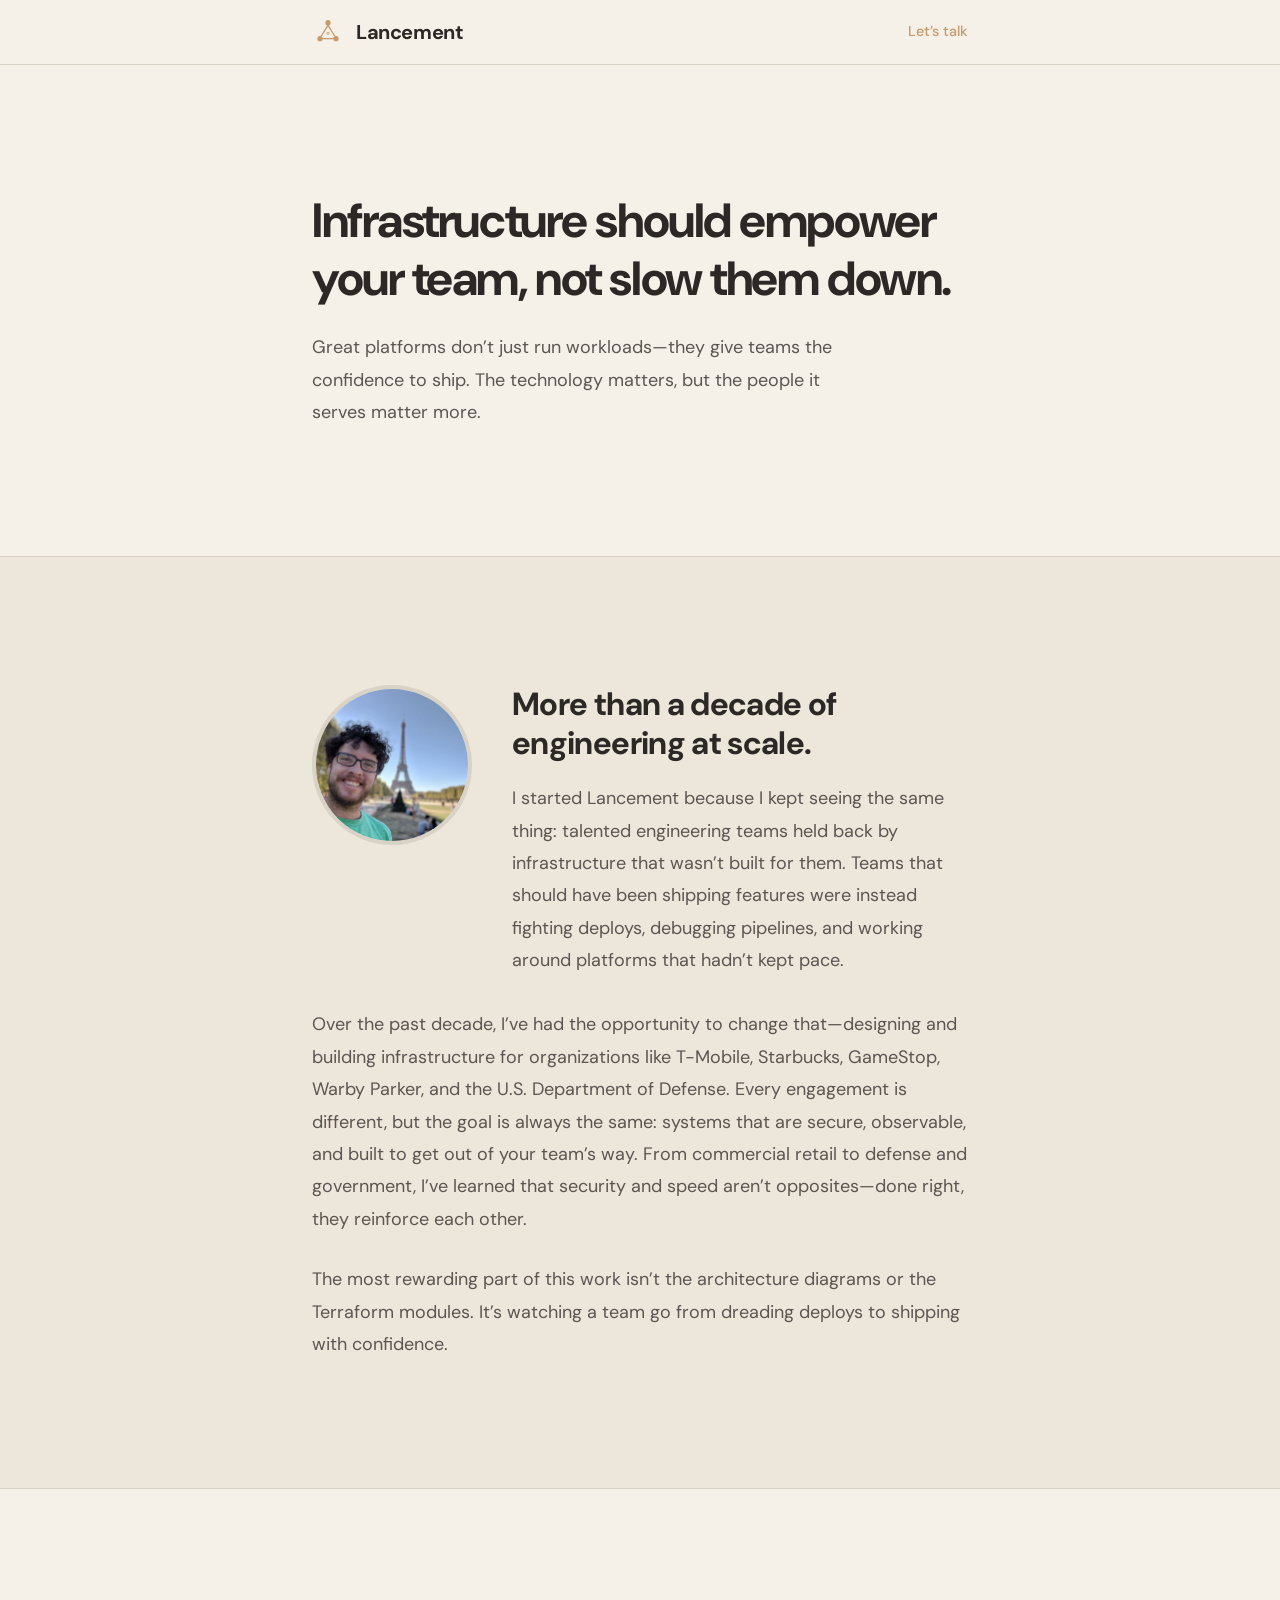
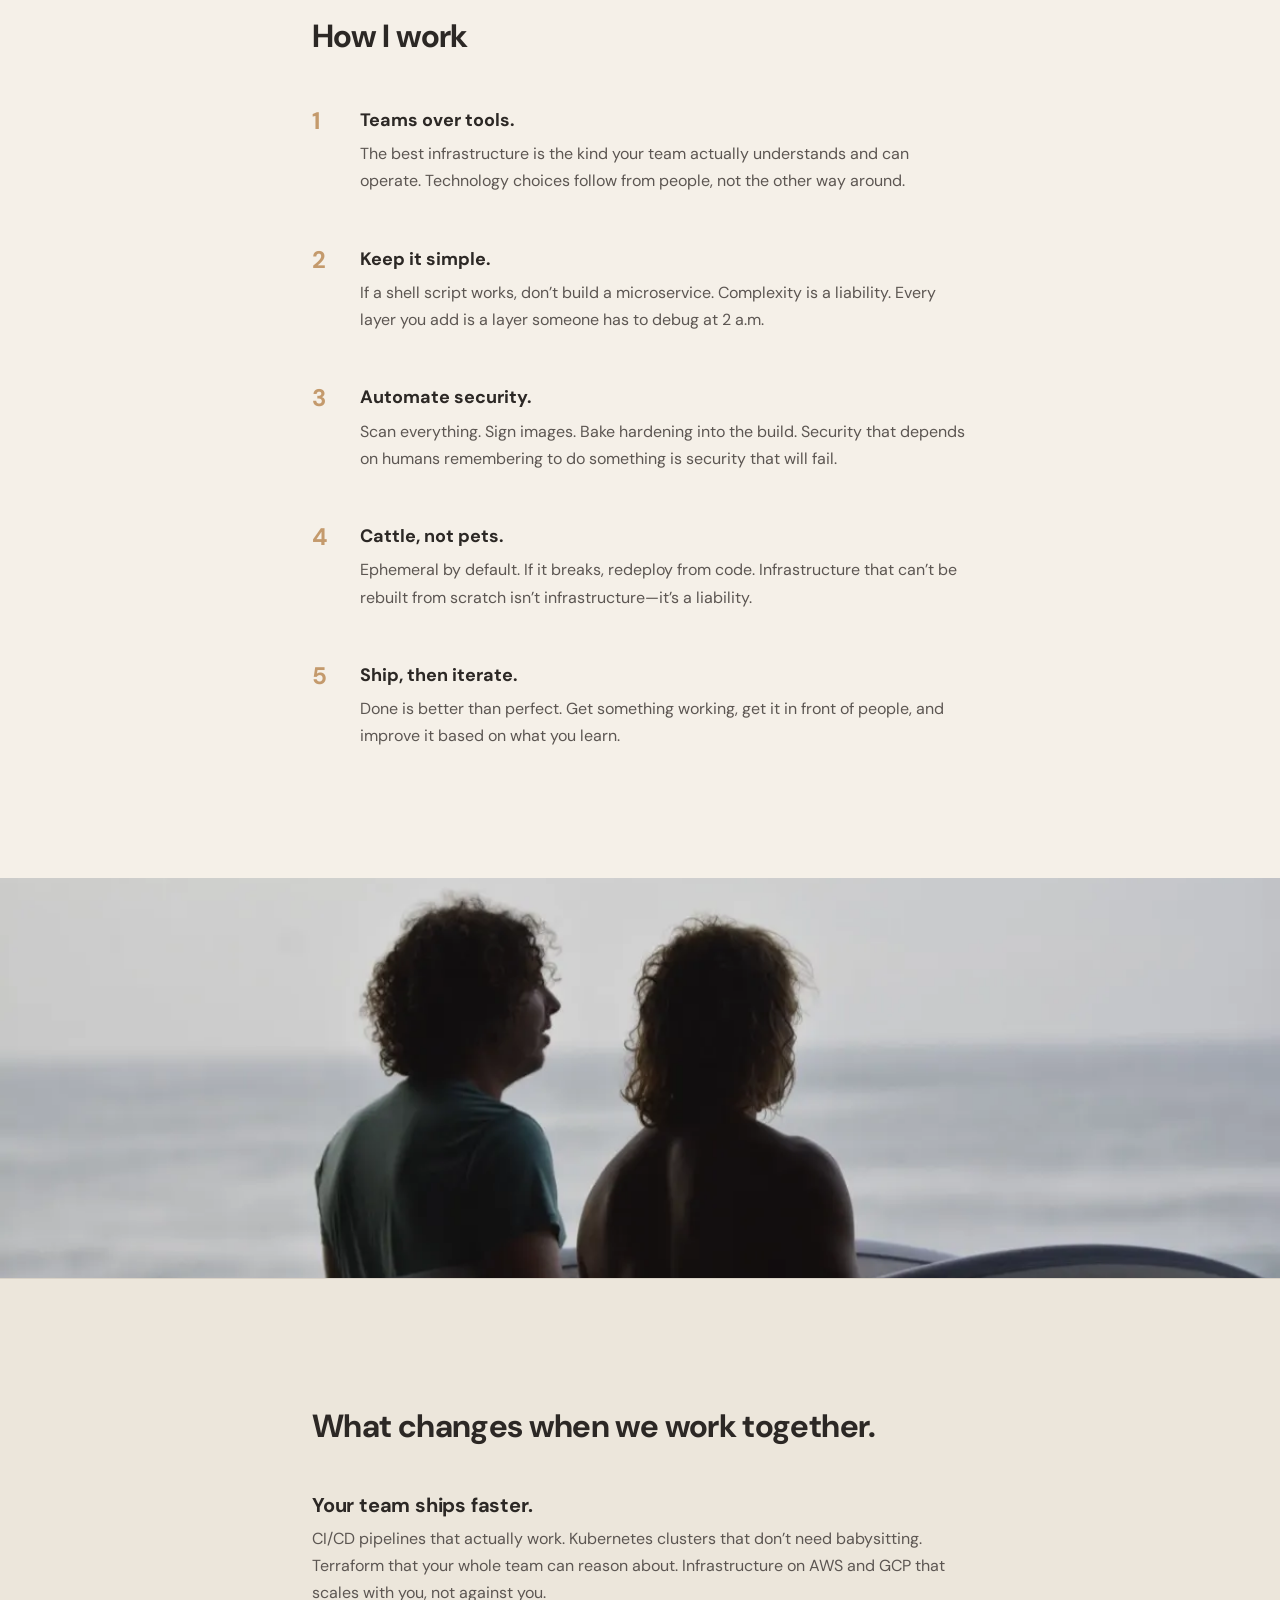
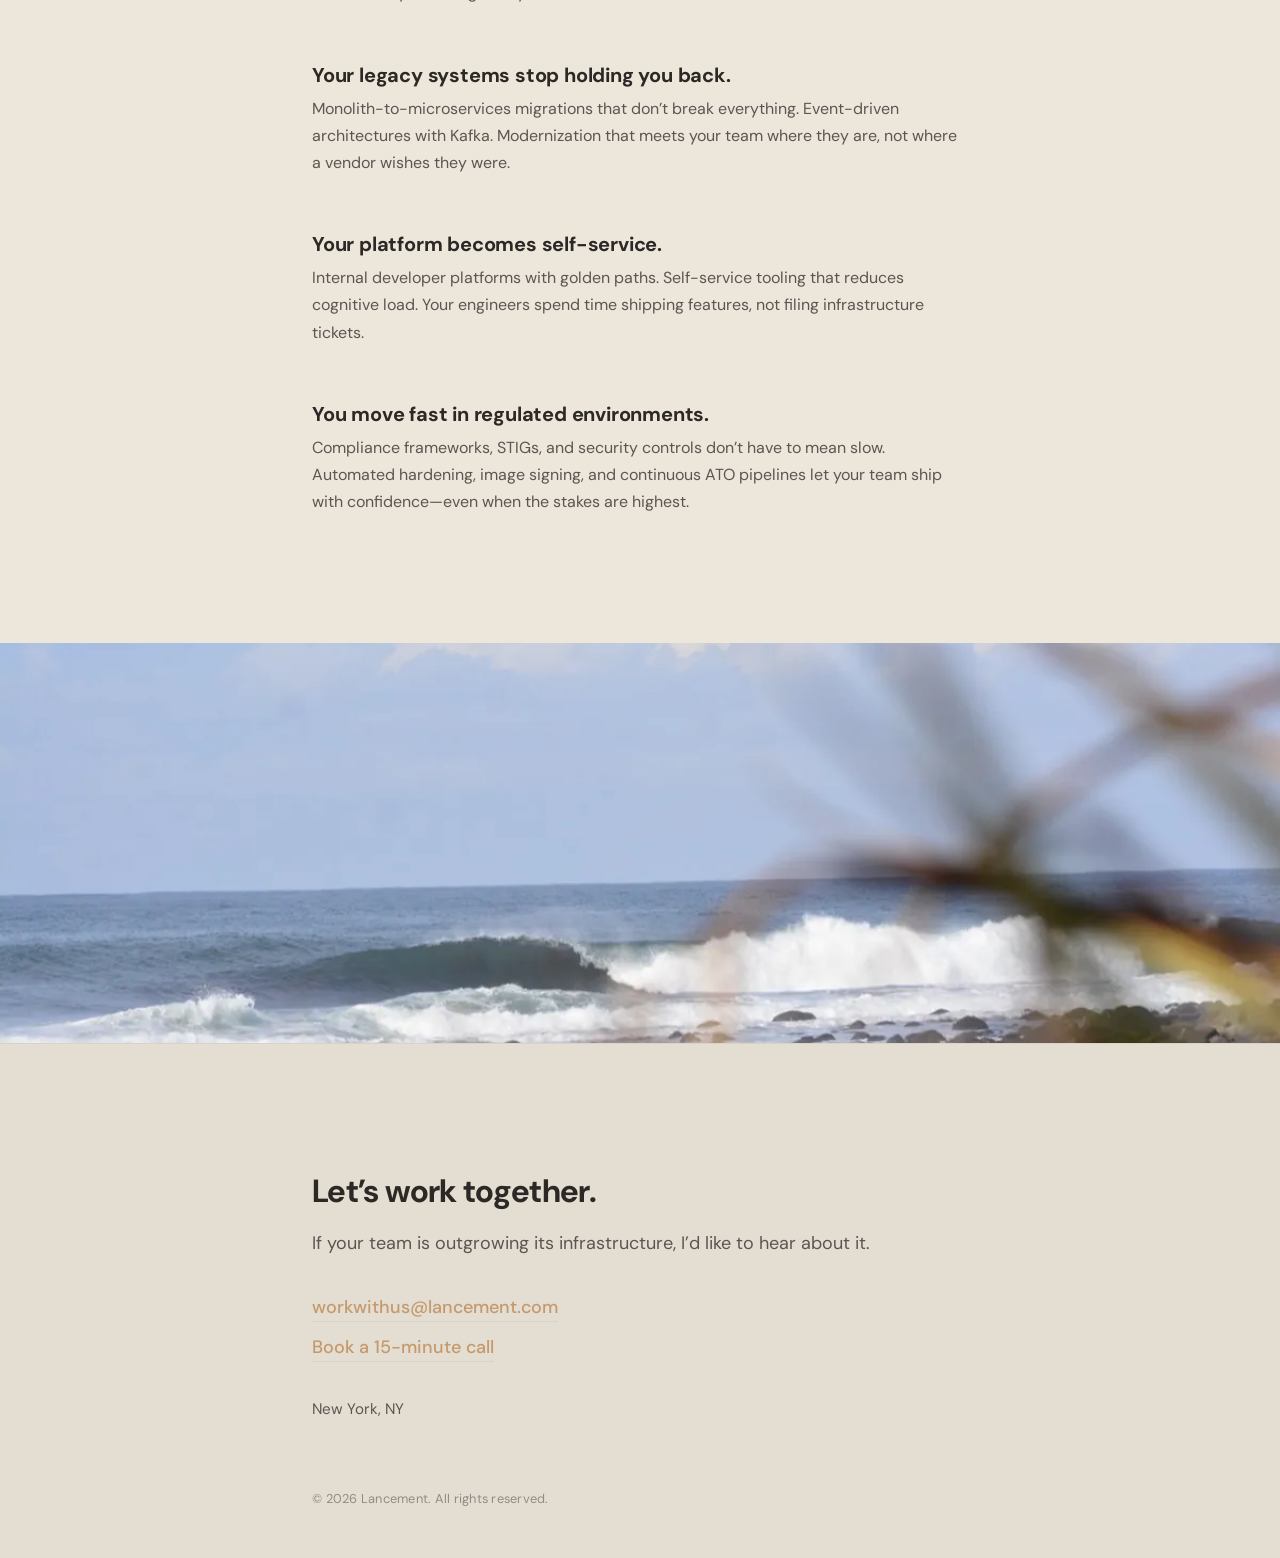
==== commit 309614e7: "chore: latest redesign" ====
--- a/index.html
+++ b/index.html
@@ -3,8 +3,8 @@
 <head>
   <meta charset="UTF-8">
   <meta name="viewport" content="width=device-width, initial-scale=1.0">
-  <title>Lancement | DevOps & Platform Engineering Consulting</title>
-  <meta name="description" content="Lancement delivers cloud infrastructure, platform engineering, and modernization consulting backed by deep Kubernetes and AWS expertise.">
+  <title>Lancement | Platform Engineering for Teams That Ship</title>
+  <meta name="description" content="Lancement helps engineering teams build infrastructure that empowers rather than slows down. Over a decade of platform engineering at scale.">
   <link rel="icon" href="favicon.svg" type="image/svg+xml">
   <link rel="preconnect" href="https://fonts.googleapis.com">
   <link rel="preconnect" href="https://fonts.gstatic.com" crossorigin>
@@ -28,63 +28,122 @@
         </svg>
         <span class="logo-text">Lancement</span>
       </a>
-      <button class="nav-toggle" aria-label="Toggle navigation" aria-expanded="false">
-        <span></span><span></span><span></span>
-      </button>
-      <nav class="site-nav" aria-label="Main navigation">
-        <a href="#about">About</a>
-        <a href="#services">Services</a>
-        <a href="#contact">Contact</a>
-      </nav>
+      <a href="#contact" class="nav-cta">Let&rsquo;s talk</a>
     </div>
   </header>
 
-  <!-- Hero -->
+  <!-- Opening Statement -->
   <section class="hero" id="hero">
-    <div class="container hero-content">
-      <h1>Lancement</h1>
-      <p class="tagline">Cloud infrastructure &amp; platform engineering for teams that ship.</p>
-    </div>
-    <div class="scroll-indicator" aria-hidden="true">
-      <span></span>
+    <div class="container">
+      <h1 class="fade-in">Infrastructure should empower your team, not slow them down.</h1>
+      <p class="hero-sub fade-in">Great platforms don&rsquo;t just run workloads&mdash;they give teams the confidence to ship. The technology matters, but the people it serves matter more.</p>
     </div>
   </section>
 
   <!-- About -->
   <section class="about" id="about">
-    <div class="container fade-in">
-      <h2>More than a decade of engineering at scale.</h2>
-      <p>Lancement brings more than a decade of deep Kubernetes and AWS experience to every engagement. We&rsquo;ve delivered infrastructure and platform solutions for organizations like T-Mobile, Starbucks, GameStop, Warby Parker, and Fred Hutch Cancer Center&mdash;designing systems that are secure, observable, and built to last.</p>
+    <div class="container">
+      <div class="about-intro fade-in">
+        <img src="images/profile.webp" alt="Joachim Hill-Grannec" class="about-photo" width="280" height="280">
+        <div>
+          <h2>More than a decade of engineering at scale.</h2>
+          <p>I started Lancement because I kept seeing the same thing: talented engineering teams held back by infrastructure that wasn&rsquo;t built for them. Teams that should have been shipping features were instead fighting deploys, debugging pipelines, and working around platforms that hadn&rsquo;t kept pace.</p>
+        </div>
+      </div>
+      <p class="fade-in">Over the past decade, I&rsquo;ve had the opportunity to change that&mdash;designing and building infrastructure for organizations like T-Mobile, Starbucks, GameStop, Warby Parker, and the U.S. Department of Defense. Every engagement is different, but the goal is always the same: systems that are secure, observable, and built to get out of your team&rsquo;s way. From commercial retail to defense and government, I&rsquo;ve learned that security and speed aren&rsquo;t opposites&mdash;done right, they reinforce each other.</p>
+      <p class="fade-in">The most rewarding part of this work isn&rsquo;t the architecture diagrams or the Terraform modules. It&rsquo;s watching a team go from dreading deploys to shipping with confidence.</p>
     </div>
   </section>
+
+  <!-- Principles -->
+  <section class="principles" id="principles">
+    <div class="container">
+      <h2 class="fade-in">How I work</h2>
+      <ol class="principles-list">
+        <li class="fade-in">
+          <span class="principle-number">1</span>
+          <div>
+            <strong>Teams over tools.</strong>
+            <p>The best infrastructure is the kind your team actually understands and can operate. Technology choices follow from people, not the other way around.</p>
+          </div>
+        </li>
+        <li class="fade-in">
+          <span class="principle-number">2</span>
+          <div>
+            <strong>Keep it simple.</strong>
+            <p>If a shell script works, don&rsquo;t build a microservice. Complexity is a liability. Every layer you add is a layer someone has to debug at 2 a.m.</p>
+          </div>
+        </li>
+        <li class="fade-in">
+          <span class="principle-number">3</span>
+          <div>
+            <strong>Automate security.</strong>
+            <p>Scan everything. Sign images. Bake hardening into the build. Security that depends on humans remembering to do something is security that will fail.</p>
+          </div>
+        </li>
+        <li class="fade-in">
+          <span class="principle-number">4</span>
+          <div>
+            <strong>Cattle, not pets.</strong>
+            <p>Ephemeral by default. If it breaks, redeploy from code. Infrastructure that can&rsquo;t be rebuilt from scratch isn&rsquo;t infrastructure&mdash;it&rsquo;s a liability.</p>
+          </div>
+        </li>
+        <li class="fade-in">
+          <span class="principle-number">5</span>
+          <div>
+            <strong>Ship, then iterate.</strong>
+            <p>Done is better than perfect. Get something working, get it in front of people, and improve it based on what you learn.</p>
+          </div>
+        </li>
+      </ol>
+    </div>
+  </section>
+
+  <!-- Photo break -->
+  <div class="photo-break fade-in">
+    <img src="images/portfolio-2.webp" alt="Surfers watching the waves in Central America" loading="lazy">
+  </div>
 
   <!-- Services -->
   <section class="services" id="services">
     <div class="container">
-      <h2 class="fade-in">What we do</h2>
-      <div class="services-grid">
-        <div class="service-card fade-in">
-          <h3>DevOps &amp; Infrastructure</h3>
-          <p>Production-grade cloud infrastructure on AWS and GCP. We build with Terraform, automate with CI/CD, and run workloads on Kubernetes&mdash;from initial architecture through ongoing operations.</p>
+      <h2 class="fade-in">What changes when we work together.</h2>
+      <div class="outcomes">
+        <div class="outcome fade-in">
+          <h3>Your team ships faster.</h3>
+          <p>CI/CD pipelines that actually work. Kubernetes clusters that don&rsquo;t need babysitting. Terraform that your whole team can reason about. Infrastructure on AWS and GCP that scales with you, not against you.</p>
         </div>
-        <div class="service-card fade-in">
-          <h3>Technology Modernization</h3>
-          <p>Legacy system modernization, monolith-to-microservices migrations, and event-driven architectures with Kafka. We help teams move off aging platforms without disrupting what&rsquo;s already working.</p>
+        <div class="outcome fade-in">
+          <h3>Your legacy systems stop holding you back.</h3>
+          <p>Monolith-to-microservices migrations that don&rsquo;t break everything. Event-driven architectures with Kafka. Modernization that meets your team where they are, not where a vendor wishes they were.</p>
         </div>
-        <div class="service-card fade-in">
-          <h3>Platform Engineering</h3>
-          <p>Internal developer platforms, golden paths, and self-service tooling. We reduce cognitive load so your engineers spend time shipping features, not fighting infrastructure.</p>
+        <div class="outcome fade-in">
+          <h3>Your platform becomes self-service.</h3>
+          <p>Internal developer platforms with golden paths. Self-service tooling that reduces cognitive load. Your engineers spend time shipping features, not filing infrastructure tickets.</p>
+        </div>
+        <div class="outcome fade-in">
+          <h3>You move fast in regulated environments.</h3>
+          <p>Compliance frameworks, STIGs, and security controls don&rsquo;t have to mean slow. Automated hardening, image signing, and continuous ATO pipelines let your team ship with confidence&mdash;even when the stakes are highest.</p>
         </div>
       </div>
     </div>
   </section>
 
-  <!-- Contact / Footer -->
+  <!-- Photo break -->
+  <div class="photo-break fade-in">
+    <img src="images/portfolio-3.webp" alt="Waves breaking on the coast" loading="lazy">
+  </div>
+
+  <!-- Contact -->
   <footer class="site-footer" id="contact">
-    <div class="container footer-content fade-in">
-      <h2>Let&rsquo;s work together.</h2>
-      <p class="contact-email"><a href="mailto:workwithus@lancement.com">workwithus@lancement.com</a></p>
-      <p class="contact-location">New York, NY</p>
+    <div class="container footer-content">
+      <h2 class="fade-in">Let&rsquo;s work together.</h2>
+      <p class="contact-intro fade-in">If your team is outgrowing its infrastructure, I&rsquo;d like to hear about it.</p>
+      <div class="contact-links fade-in">
+        <p class="contact-email"><a href="mailto:workwithus@lancement.com">workwithus@lancement.com</a></p>
+        <p class="contact-calendar"><a href="https://cal.com/josmo/15min" target="_blank" rel="noopener">Book a 15-minute call</a></p>
+      </div>
+      <p class="contact-location fade-in">New York, NY</p>
       <p class="copyright">&copy; 2026 Lancement. All rights reserved.</p>
     </div>
   </footer>
--- a/css/style.css
+++ b/css/style.css
@@ -1,43 +1,36 @@
 /* ===========================
-   Lancement — Style
+   Lancement — The Practitioner's Letter
    =========================== */
 
 :root {
-  /* Deep navy-black base with warm accents */
-  --color-bg: #0b0d11;
-  --color-bg-subtle: #10131a;
-  --color-surface: #faf9f7;
-  --color-surface-alt: #f0eeeb;
-  --color-text: #1c1917;
-  --color-text-secondary: #57534e;
-  --color-text-inverse: #e7e5e4;
-  --color-text-muted: rgba(231, 229, 228, 0.45);
+  --color-bg: #f5f0e8;
+  --color-bg-alt: #ece6db;
+  --color-bg-deep: #e4ddd2;
+  --color-text: #2c2825;
+  --color-text-secondary: #5c5652;
   --color-accent: #c49a6c;
-  --color-accent-hover: #d4ad80;
-  --color-border: #d6d3d1;
-  --color-card-shadow: rgba(28, 25, 23, 0.06);
-  --font-heading: 'DM Sans', -apple-system, BlinkMacSystemFont, 'Segoe UI', sans-serif;
-  --font-body: 'DM Sans', -apple-system, BlinkMacSystemFont, 'Segoe UI', sans-serif;
-  --max-width: 1100px;
+  --color-accent-hover: #a87d4f;
+  --color-divider: #d9d2c7;
+  --font-main: 'DM Sans', -apple-system, BlinkMacSystemFont, 'Segoe UI', sans-serif;
+  --max-width: 720px;
 }
 
 /* Reset */
 *, *::before, *::after { box-sizing: border-box; margin: 0; padding: 0; }
 html { scroll-behavior: smooth; }
 body {
-  font-family: var(--font-body);
-  font-size: 1.125rem;
-  line-height: 1.7;
+  font-family: var(--font-main);
+  font-size: 1.125rem;
+  line-height: 1.8;
   color: var(--color-text);
-  background: var(--color-surface);
+  background: var(--color-bg);
   -webkit-font-smoothing: antialiased;
   -moz-osx-font-smoothing: grayscale;
 }
 a { color: inherit; text-decoration: none; }
-img, svg { display: block; max-width: 100%; }
 h1, h2, h3 {
-  font-family: var(--font-heading);
-  line-height: 1.15;
+  font-family: var(--font-main);
+  line-height: 1.2;
   font-weight: 700;
 }
 
@@ -57,163 +50,70 @@
   left: 0;
   right: 0;
   z-index: 100;
-  background: rgba(11, 13, 17, 0.92);
-  backdrop-filter: blur(12px);
-  -webkit-backdrop-filter: blur(12px);
-  border-bottom: 1px solid rgba(231, 229, 228, 0.06);
+  background: rgba(245, 240, 232, 0.95);
+  backdrop-filter: blur(8px);
+  -webkit-backdrop-filter: blur(8px);
+  border-bottom: 1px solid var(--color-divider);
 }
 
 .header-inner {
   display: flex;
   align-items: center;
   justify-content: space-between;
-  height: 72px;
+  height: 64px;
 }
 
 .logo {
   display: flex;
   align-items: center;
   gap: 0.75rem;
-  color: var(--color-text-inverse);
 }
 
 .logo-icon {
-  width: 40px;
-  height: 40px;
+  width: 32px;
+  height: 32px;
   color: var(--color-accent);
 }
 
 .logo-text {
-  font-family: var(--font-heading);
+  font-family: var(--font-main);
   font-size: 1.25rem;
   font-weight: 700;
   letter-spacing: -0.02em;
-}
-
-.site-nav {
-  display: flex;
-  gap: 2.5rem;
-}
-
-.site-nav a {
-  color: var(--color-text-inverse);
-  font-size: 0.85rem;
+  color: var(--color-text);
+}
+
+.nav-cta {
+  font-size: 0.9rem;
   font-weight: 500;
-  letter-spacing: 0.06em;
-  text-transform: uppercase;
-  opacity: 0.55;
-  transition: opacity 0.25s, color 0.25s;
-}
-
-.site-nav a:hover {
-  opacity: 1;
-  color: var(--color-accent);
-}
-
-/* Hamburger */
-.nav-toggle {
-  display: none;
-  flex-direction: column;
-  gap: 5px;
-  background: none;
-  border: none;
-  cursor: pointer;
-  padding: 4px;
-}
-
-.nav-toggle span {
-  display: block;
-  width: 24px;
-  height: 2px;
-  background: var(--color-text-inverse);
-  transition: transform 0.3s, opacity 0.3s;
-}
-
-.nav-toggle.active span:nth-child(1) {
-  transform: translateY(7px) rotate(45deg);
-}
-.nav-toggle.active span:nth-child(2) {
-  opacity: 0;
-}
-.nav-toggle.active span:nth-child(3) {
-  transform: translateY(-7px) rotate(-45deg);
-}
-
-/* ===========================
-   Hero
+  color: var(--color-accent);
+  transition: color 0.25s;
+}
+
+.nav-cta:hover {
+  color: var(--color-accent-hover);
+}
+
+/* ===========================
+   Hero / Opening Statement
    =========================== */
 .hero {
-  display: flex;
-  flex-direction: column;
-  align-items: center;
-  justify-content: center;
-  min-height: 100vh;
-  background:
-    radial-gradient(ellipse 80% 50% at 50% 40%, rgba(196, 154, 108, 0.06) 0%, transparent 70%),
-    linear-gradient(180deg, var(--color-bg) 0%, var(--color-bg-subtle) 100%);
-  color: var(--color-text-inverse);
-  text-align: center;
-  position: relative;
-  overflow: hidden;
-}
-
-/* Subtle grain texture overlay */
-.hero::before {
-  content: '';
-  position: absolute;
-  inset: 0;
-  background-image: url("data:image/svg+xml,%3Csvg viewBox='0 0 256 256' xmlns='http://www.w3.org/2000/svg'%3E%3Cfilter id='noise'%3E%3CfeTurbulence type='fractalNoise' baseFrequency='0.9' numOctaves='4' stitchTiles='stitch'/%3E%3C/filter%3E%3Crect width='100%25' height='100%25' filter='url(%23noise)' opacity='0.03'/%3E%3C/svg%3E");
-  background-size: 200px 200px;
-  pointer-events: none;
+  padding: 12rem 0 8rem;
+  background: var(--color-bg);
 }
 
 .hero h1 {
-  font-size: clamp(3.5rem, 9vw, 7rem);
-  font-weight: 700;
-  letter-spacing: -0.04em;
-  margin-bottom: 1.25rem;
-  position: relative;
-}
-
-.tagline {
-  font-size: clamp(1rem, 2.5vw, 1.35rem);
-  font-weight: 400;
-  color: var(--color-accent);
-  letter-spacing: 0.12em;
-  text-transform: uppercase;
-}
-
-/* Scroll indicator */
-.scroll-indicator {
-  position: absolute;
-  bottom: 2.5rem;
-}
-
-.scroll-indicator span {
-  display: block;
-  width: 22px;
-  height: 36px;
-  border: 1.5px solid var(--color-text-muted);
-  border-radius: 11px;
-  position: relative;
-}
-
-.scroll-indicator span::after {
-  content: '';
-  position: absolute;
-  top: 6px;
-  left: 50%;
-  transform: translateX(-50%);
-  width: 3px;
-  height: 7px;
-  background: var(--color-accent);
-  border-radius: 2px;
-  animation: scroll-bob 2.2s ease-in-out infinite;
-}
-
-@keyframes scroll-bob {
-  0%, 100% { transform: translateX(-50%) translateY(0); opacity: 0.8; }
-  50% { transform: translateX(-50%) translateY(10px); opacity: 0.2; }
+  font-size: clamp(2rem, 5vw, 3rem);
+  letter-spacing: -0.03em;
+  margin-bottom: 1.5rem;
+  max-width: 640px;
+}
+
+.hero-sub {
+  font-size: 1.125rem;
+  color: var(--color-text-secondary);
+  max-width: 560px;
+  line-height: 1.8;
 }
 
 /* ===========================
@@ -221,123 +121,157 @@
    =========================== */
 .about {
   padding: 8rem 0;
-  background: var(--color-surface);
-  position: relative;
-}
-
-.about::before {
-  content: '';
-  position: absolute;
-  top: 0;
-  left: 0;
-  right: 0;
-  height: 1px;
-  background: linear-gradient(90deg, transparent, var(--color-border), transparent);
+  background: var(--color-bg-alt);
+  border-top: 1px solid var(--color-divider);
+}
+
+.about-intro {
+  display: flex;
+  gap: 2.5rem;
+  align-items: flex-start;
+  margin-bottom: 2rem;
+}
+
+.about-photo {
+  width: 160px;
+  height: 160px;
+  border-radius: 50%;
+  object-fit: cover;
+  flex-shrink: 0;
+  border: 4px solid var(--color-divider);
 }
 
 .about h2 {
-  font-size: clamp(1.75rem, 4vw, 2.5rem);
-  margin-bottom: 1.5rem;
-  max-width: 700px;
+  font-size: clamp(1.5rem, 3.5vw, 2rem);
+  margin-bottom: 1.25rem;
   letter-spacing: -0.02em;
 }
 
 .about p {
   color: var(--color-text-secondary);
-  max-width: 640px;
-  font-size: 1.125rem;
-}
-
-/* ===========================
-   Services
+  margin-bottom: 1.75rem;
+}
+
+.about p:last-child {
+  margin-bottom: 0;
+}
+
+/* ===========================
+   Principles
+   =========================== */
+.principles {
+  padding: 8rem 0;
+  border-top: 1px solid var(--color-divider);
+}
+
+.principles h2 {
+  font-size: clamp(1.5rem, 3.5vw, 2rem);
+  margin-bottom: 3rem;
+  letter-spacing: -0.02em;
+}
+
+.principles-list {
+  list-style: none;
+  display: flex;
+  flex-direction: column;
+  gap: 3rem;
+}
+
+.principles-list li {
+  display: flex;
+  gap: 1.5rem;
+  align-items: flex-start;
+}
+
+.principle-number {
+  font-size: 1.5rem;
+  font-weight: 700;
+  color: var(--color-accent);
+  line-height: 1.4;
+  flex-shrink: 0;
+  min-width: 1.5rem;
+}
+
+.principles-list strong {
+  display: block;
+  font-size: 1.125rem;
+  font-weight: 700;
+  color: var(--color-text);
+  margin-bottom: 0.25rem;
+}
+
+.principles-list p {
+  color: var(--color-text-secondary);
+  font-size: 1rem;
+  line-height: 1.7;
+}
+
+/* ===========================
+   Services / Outcomes
    =========================== */
 .services {
   padding: 8rem 0;
-  background: var(--color-surface-alt);
+  background: var(--color-bg-alt);
+  border-top: 1px solid var(--color-divider);
 }
 
 .services h2 {
-  font-size: clamp(1.75rem, 4vw, 2.5rem);
+  font-size: clamp(1.5rem, 3.5vw, 2rem);
   margin-bottom: 3rem;
   letter-spacing: -0.02em;
 }
 
-.services-grid {
-  display: grid;
-  grid-template-columns: repeat(auto-fit, minmax(300px, 1fr));
-  gap: 1.5rem;
-}
-
-.service-card {
-  background: var(--color-surface);
-  border: 1px solid var(--color-border);
-  border-radius: 10px;
-  padding: 2.5rem 2rem;
-  box-shadow: 0 1px 3px var(--color-card-shadow);
-  transition: box-shadow 0.3s, transform 0.3s;
-}
-
-.service-card:hover {
-  box-shadow: 0 8px 24px rgba(28, 25, 23, 0.1);
-  transform: translateY(-2px);
-}
-
-.service-card h3 {
-  font-size: 1.2rem;
-  margin-bottom: 1rem;
+.outcomes {
+  display: flex;
+  flex-direction: column;
+  gap: 3.5rem;
+}
+
+.outcome h3 {
+  font-size: 1.25rem;
+  margin-bottom: 0.5rem;
   letter-spacing: -0.01em;
-  color: var(--color-text);
-}
-
-.service-card h3::before {
-  content: '';
-  display: block;
-  width: 24px;
-  height: 3px;
-  background: var(--color-accent);
-  border-radius: 2px;
-  margin-bottom: 1.25rem;
-}
-
-.service-card p {
+}
+
+.outcome p {
   color: var(--color-text-secondary);
   font-size: 1rem;
   line-height: 1.7;
 }
 
 /* ===========================
-   Footer
+   Footer / Contact
    =========================== */
 .site-footer {
-  padding: 6rem 0 3rem;
-  background:
-    radial-gradient(ellipse 60% 40% at 50% 100%, rgba(196, 154, 108, 0.04) 0%, transparent 60%),
-    var(--color-bg);
-  color: var(--color-text-inverse);
-  position: relative;
-}
-
-.site-footer::before {
-  content: '';
-  position: absolute;
-  top: 0;
-  left: 0;
-  right: 0;
-  height: 1px;
-  background: linear-gradient(90deg, transparent, rgba(196, 154, 108, 0.2), transparent);
+  padding: 8rem 0 3rem;
+  background: var(--color-bg-deep);
+  border-top: 1px solid var(--color-divider);
 }
 
 .footer-content h2 {
-  font-size: clamp(1.75rem, 4vw, 2.5rem);
-  margin-bottom: 1.5rem;
-  letter-spacing: -0.02em;
+  font-size: clamp(1.5rem, 3.5vw, 2rem);
+  margin-bottom: 1rem;
+  letter-spacing: -0.02em;
+}
+
+.contact-intro {
+  color: var(--color-text-secondary);
+  margin-bottom: 2rem;
+}
+
+.contact-links {
+  margin-bottom: 2rem;
+}
+
+.contact-email {
+  margin-bottom: 0.5rem;
 }
 
 .contact-email a {
-  font-size: 1.25rem;
+  font-size: 1.125rem;
   font-weight: 500;
   color: var(--color-accent);
-  border-bottom: 1px solid rgba(196, 154, 108, 0.3);
+  border-bottom: 1px solid var(--color-divider);
   padding-bottom: 2px;
   transition: border-color 0.25s;
 }
@@ -346,17 +280,48 @@
   border-color: var(--color-accent);
 }
 
+.contact-calendar a {
+  font-size: 1.125rem;
+  font-weight: 500;
+  color: var(--color-accent);
+  border-bottom: 1px solid var(--color-divider);
+  padding-bottom: 2px;
+  transition: border-color 0.25s;
+}
+
+.contact-calendar a:hover {
+  border-color: var(--color-accent);
+}
+
 .contact-location {
-  margin-top: 0.5rem;
-  color: var(--color-text-muted);
+  color: var(--color-text-secondary);
   font-size: 0.95rem;
+  margin-bottom: 0;
 }
 
 .copyright {
   margin-top: 4rem;
-  color: var(--color-text-muted);
+  color: var(--color-text-secondary);
   font-size: 0.8rem;
   letter-spacing: 0.02em;
+  opacity: 0.6;
+}
+
+/* ===========================
+   Photo Breaks
+   =========================== */
+.photo-break {
+  width: 100%;
+  max-height: 400px;
+  overflow: hidden;
+}
+
+.photo-break img {
+  width: 100%;
+  height: 400px;
+  object-fit: cover;
+  object-position: center 40%;
+  display: block;
 }
 
 /* ===========================
@@ -364,9 +329,8 @@
    =========================== */
 .fade-in {
   opacity: 0;
-  transform: translateY(20px);
-  transition: opacity 0.7s cubic-bezier(0.25, 0.46, 0.45, 0.94),
-              transform 0.7s cubic-bezier(0.25, 0.46, 0.45, 0.94);
+  transform: translateY(16px);
+  transition: opacity 0.6s ease, transform 0.6s ease;
 }
 
 .fade-in.visible {
@@ -374,54 +338,55 @@
   transform: translateY(0);
 }
 
+/* Stagger siblings so content doesn't all appear at once */
+.fade-in.visible:nth-child(2) { transition-delay: 0.12s; }
+.fade-in.visible:nth-child(3) { transition-delay: 0.24s; }
+.fade-in.visible:nth-child(4) { transition-delay: 0.36s; }
+.fade-in.visible:nth-child(5) { transition-delay: 0.48s; }
+
 /* ===========================
    Mobile (< 768px)
    =========================== */
 @media (max-width: 768px) {
-  .nav-toggle {
-    display: flex;
-  }
-
-  .site-nav {
-    position: fixed;
-    top: 72px;
-    left: 0;
-    right: 0;
-    background: rgba(11, 13, 17, 0.98);
+  .hero {
+    padding: 8rem 0 4rem;
+  }
+
+  .about,
+  .principles,
+  .services {
+    padding: 4rem 0;
+  }
+
+  .site-footer {
+    padding: 4rem 0 2rem;
+  }
+
+  .about-intro {
     flex-direction: column;
     align-items: center;
-    gap: 0;
-    padding: 1rem 0;
-    transform: translateY(-100%);
-    opacity: 0;
-    pointer-events: none;
-    transition: transform 0.3s ease, opacity 0.3s ease;
-  }
-
-  .site-nav.open {
-    transform: translateY(0);
-    opacity: 1;
-    pointer-events: auto;
-  }
-
-  .site-nav a {
-    display: block;
-    padding: 1rem 2rem;
-    font-size: 1rem;
-    width: 100%;
     text-align: center;
-  }
-
-  .about,
-  .services {
-    padding: 5rem 0;
-  }
-
-  .services-grid {
-    grid-template-columns: 1fr;
-  }
-
-  .site-footer {
-    padding: 4rem 0 2rem;
-  }
-}
+    gap: 1.5rem;
+  }
+
+  .about-photo {
+    width: 120px;
+    height: 120px;
+  }
+
+  .about-intro p {
+    text-align: left;
+  }
+
+  .principles-list {
+    gap: 2rem;
+  }
+
+  .outcomes {
+    gap: 2.5rem;
+  }
+
+  .photo-break img {
+    height: 250px;
+  }
+}
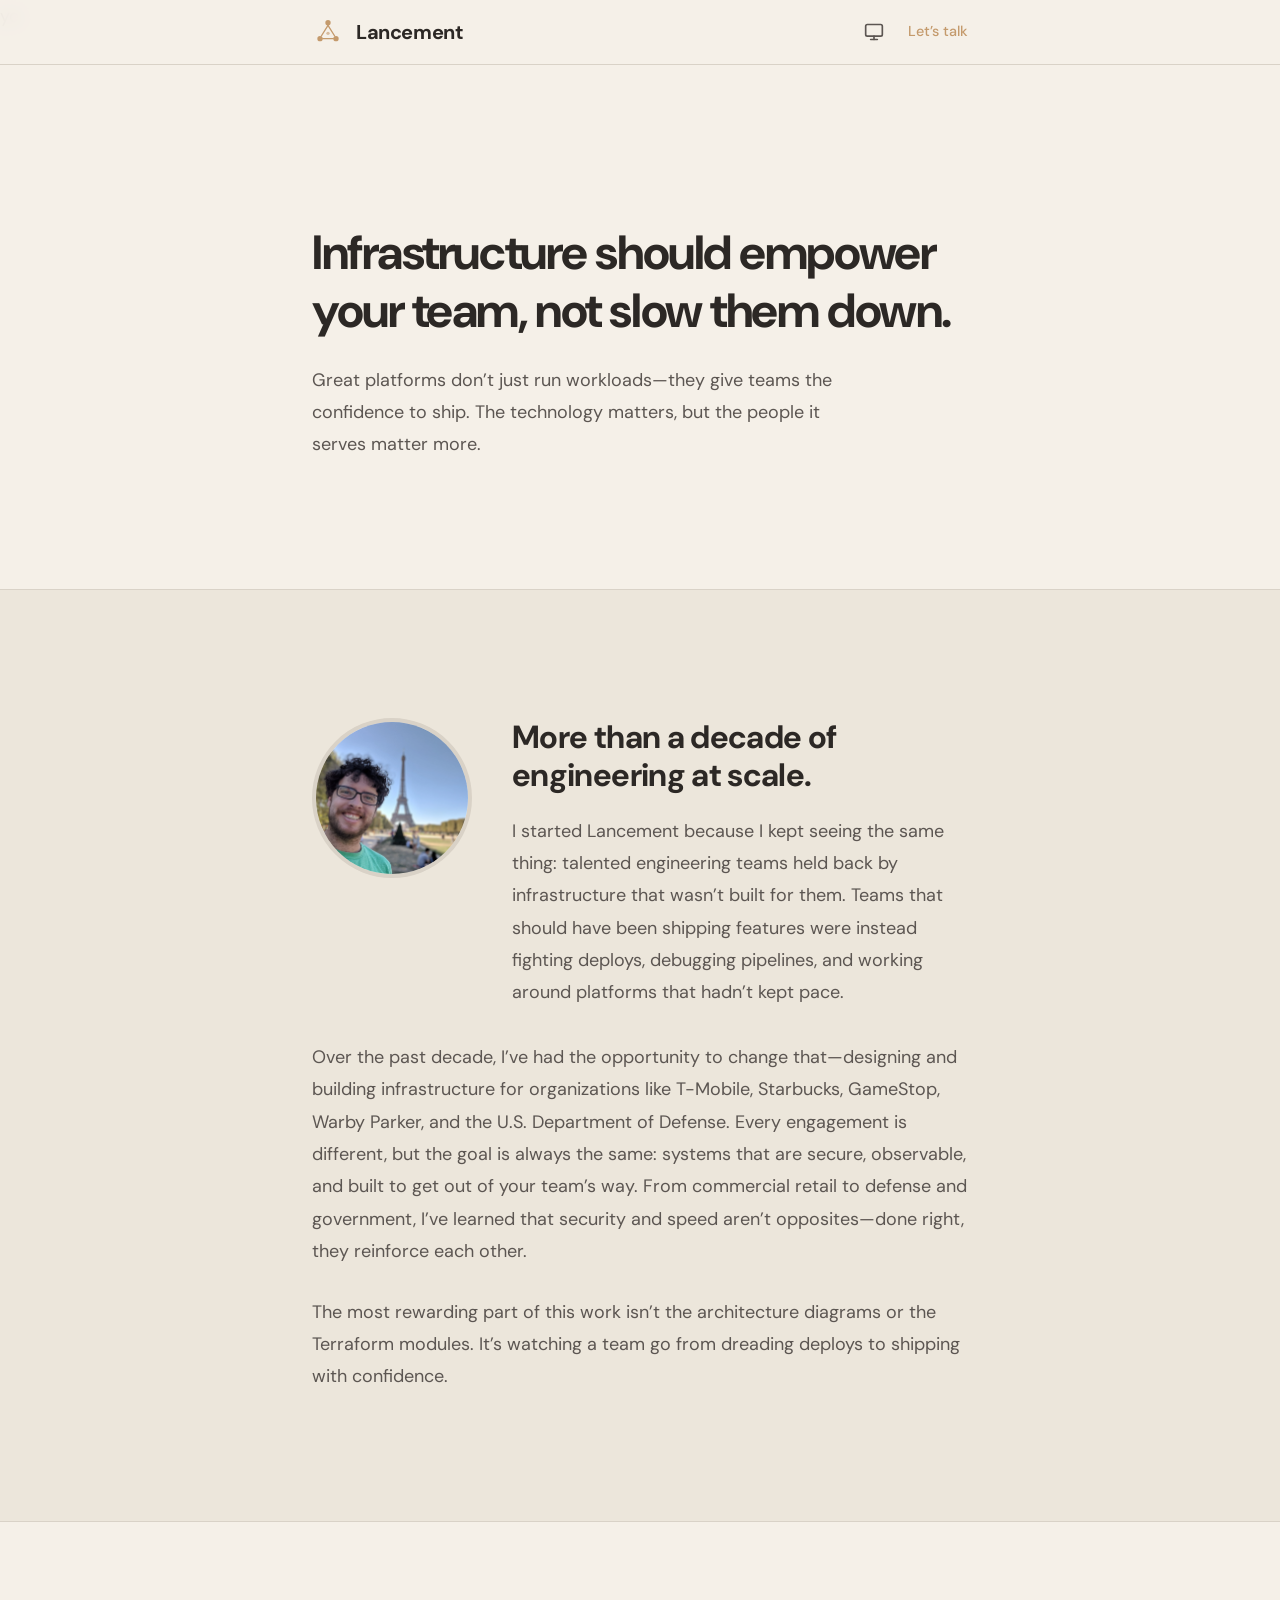
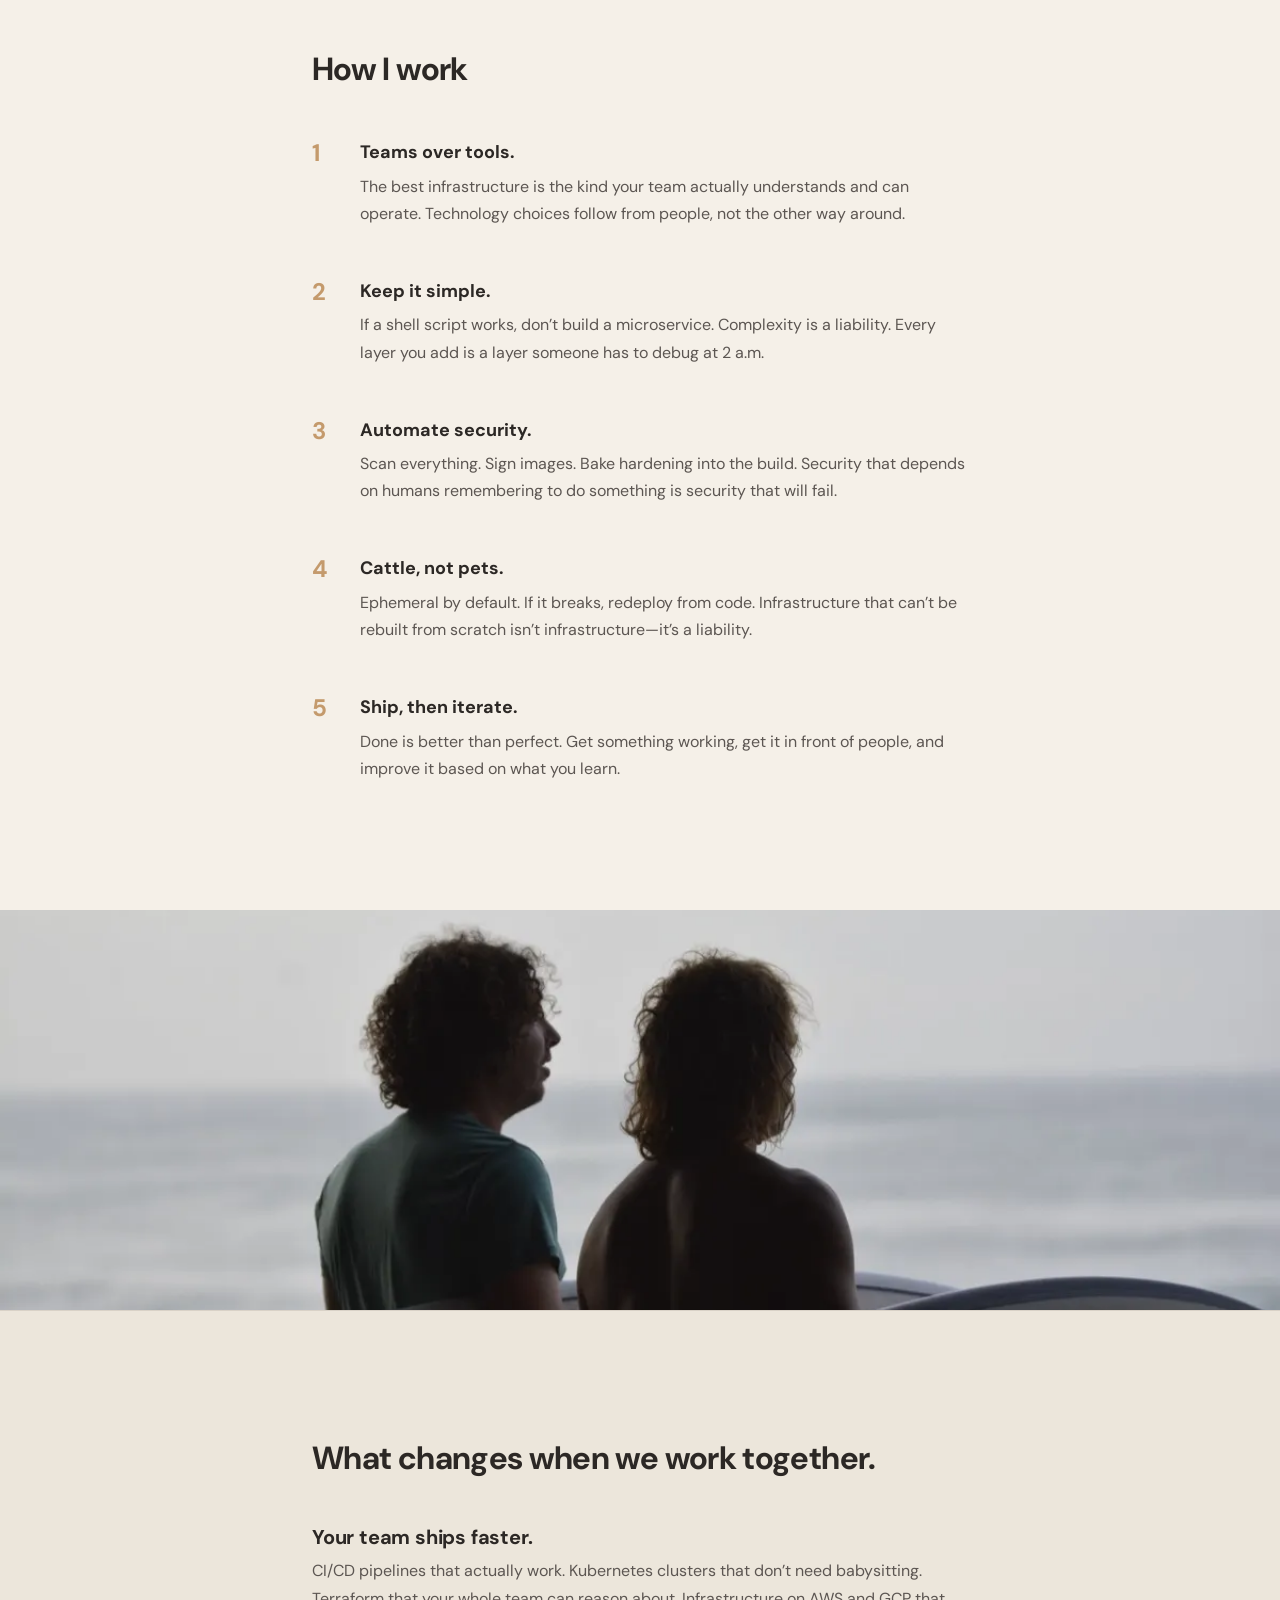
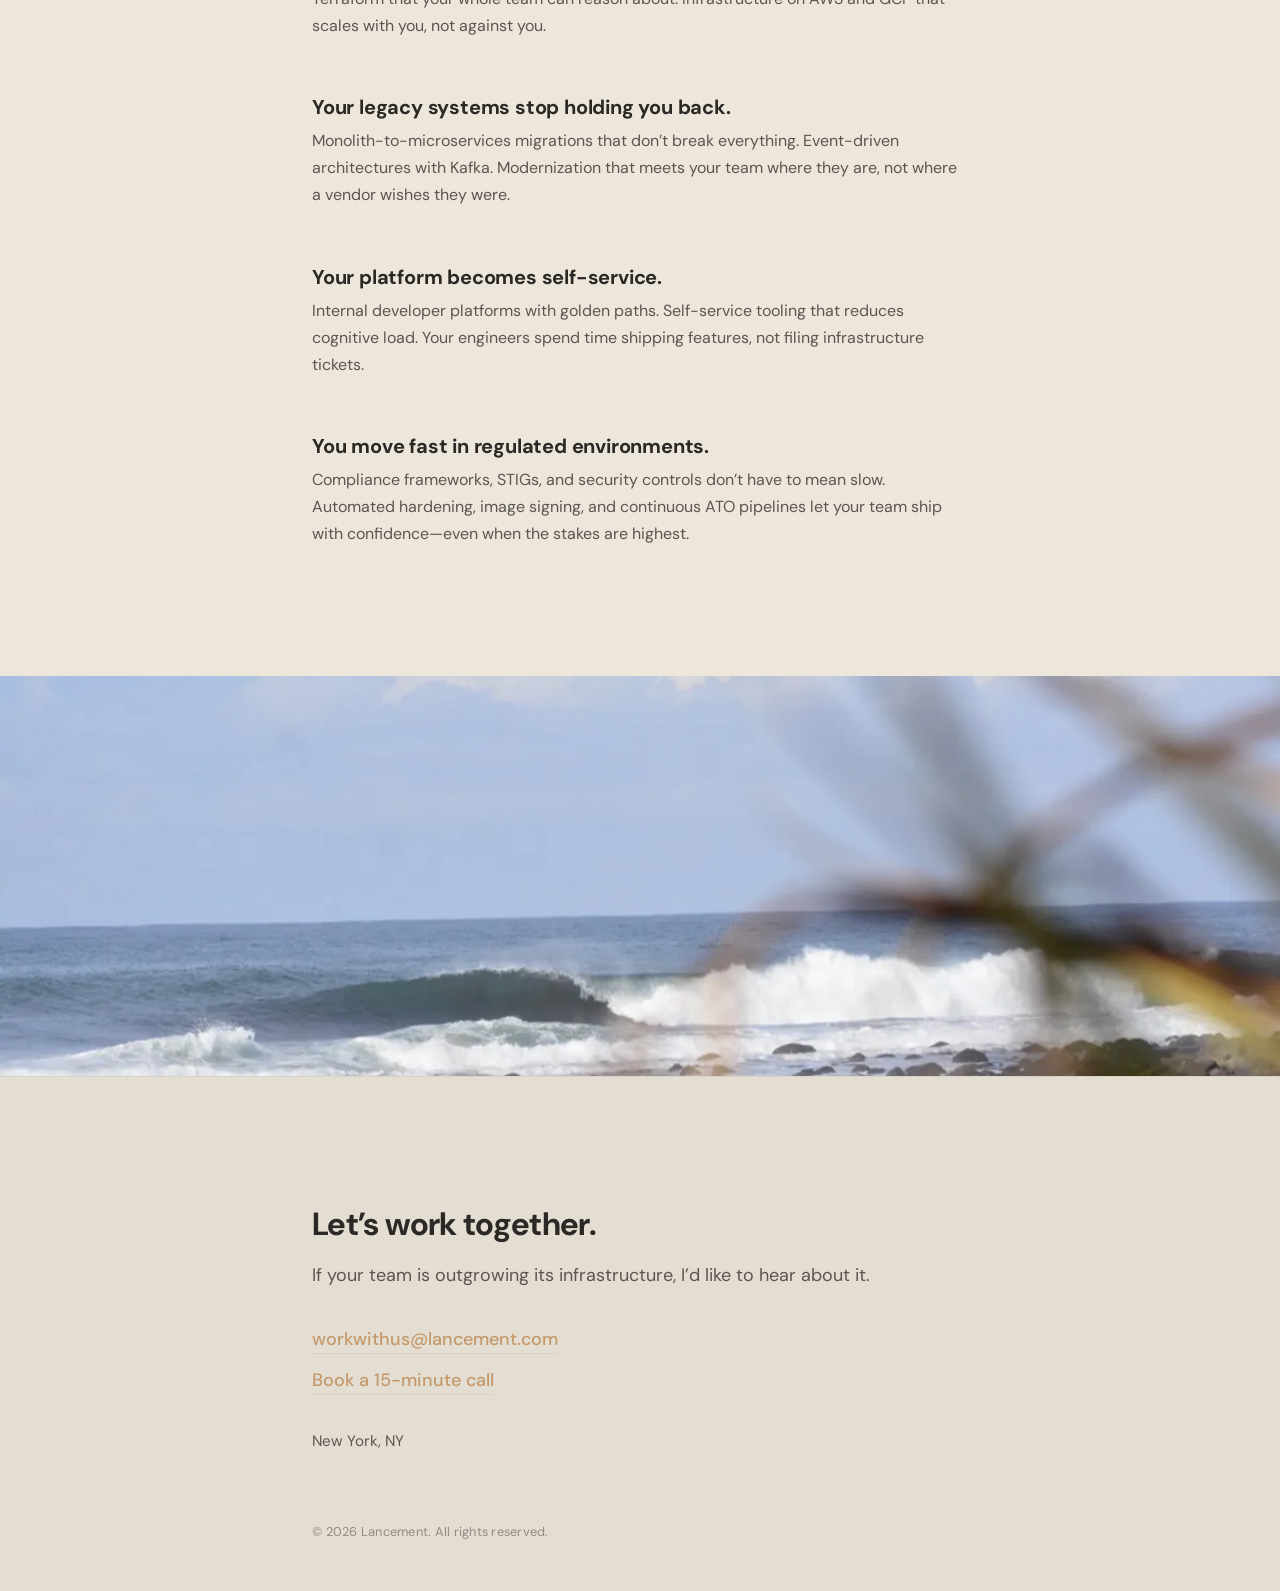
==== commit e79d1155: "feat: update the site to support dark, light, and system mode" ====
--- a/index.html
+++ b/index.html
@@ -1,15 +1,70 @@
-<!DOCTYPE html>
+yo<!DOCTYPE html>
 <html lang="en">
 <head>
   <meta charset="UTF-8">
   <meta name="viewport" content="width=device-width, initial-scale=1.0">
   <title>Lancement | Platform Engineering for Teams That Ship</title>
   <meta name="description" content="Lancement helps engineering teams build infrastructure that empowers rather than slows down. Over a decade of platform engineering at scale.">
+  <link rel="canonical" href="https://lancement.com/">
+  <!-- Open Graph -->
+  <meta property="og:type" content="website">
+  <meta property="og:title" content="Lancement | Platform Engineering for Teams That Ship">
+  <meta property="og:description" content="Lancement helps engineering teams build infrastructure that empowers rather than slows down. Over a decade of platform engineering at scale.">
+  <meta property="og:url" content="https://lancement.com/">
+  <meta property="og:site_name" content="Lancement">
+  <meta property="og:image" content="https://lancement.com/images/og-image.png">
+  <meta property="og:image:width" content="1200">
+  <meta property="og:image:height" content="630">
+  <!-- Twitter Card -->
+  <meta name="twitter:card" content="summary_large_image">
+  <meta name="twitter:title" content="Lancement | Platform Engineering for Teams That Ship">
+  <meta name="twitter:description" content="Lancement helps engineering teams build infrastructure that empowers rather than slows down.">
+  <meta name="twitter:image" content="https://lancement.com/images/og-image.png">
+  <!-- Structured Data -->
+  <script type="application/ld+json">
+  {
+    "@context": "https://schema.org",
+    "@graph": [
+      {
+        "@type": "Organization",
+        "name": "Lancement",
+        "url": "https://lancement.com",
+        "logo": "https://lancement.com/favicon.svg",
+        "description": "Platform engineering consulting for teams that ship.",
+        "contactPoint": {
+          "@type": "ContactPoint",
+          "contactType": "Sales",
+          "email": "workwithus@lancement.com"
+        },
+        "address": {
+          "@type": "PostalAddress",
+          "addressLocality": "New York",
+          "addressRegion": "NY",
+          "addressCountry": "US"
+        }
+      },
+      {
+        "@type": "Person",
+        "name": "Joachim Hill-Grannec",
+        "jobTitle": "Founder",
+        "image": "https://lancement.com/images/profile.webp",
+        "url": "https://lancement.com",
+        "worksFor": {
+          "@type": "Organization",
+          "name": "Lancement"
+        }
+      }
+    ]
+  }
+  </script>
   <link rel="icon" href="favicon.svg" type="image/svg+xml">
   <link rel="preconnect" href="https://fonts.googleapis.com">
   <link rel="preconnect" href="https://fonts.gstatic.com" crossorigin>
   <link href="https://fonts.googleapis.com/css2?family=DM+Sans:wght@400;500;700&display=swap" rel="stylesheet">
   <link rel="stylesheet" href="css/style.css">
+  <script>
+    (function(){var t=localStorage.getItem('theme');if(t&&t!=='system'){document.documentElement.setAttribute('data-theme',t)}})();
+  </script>
 </head>
 <body>
 
@@ -28,7 +83,14 @@
         </svg>
         <span class="logo-text">Lancement</span>
       </a>
-      <a href="#contact" class="nav-cta">Let&rsquo;s talk</a>
+      <div class="nav-right">
+        <button class="theme-toggle" aria-label="Toggle theme">
+          <svg class="icon-sun" xmlns="http://www.w3.org/2000/svg" viewBox="0 0 24 24" fill="none" stroke="currentColor" stroke-width="2" stroke-linecap="round" stroke-linejoin="round"><circle cx="12" cy="12" r="5"/><line x1="12" y1="1" x2="12" y2="3"/><line x1="12" y1="21" x2="12" y2="23"/><line x1="4.22" y1="4.22" x2="5.64" y2="5.64"/><line x1="18.36" y1="18.36" x2="19.78" y2="19.78"/><line x1="1" y1="12" x2="3" y2="12"/><line x1="21" y1="12" x2="23" y2="12"/><line x1="4.22" y1="19.78" x2="5.64" y2="18.36"/><line x1="18.36" y1="5.64" x2="19.78" y2="4.22"/></svg>
+          <svg class="icon-moon" xmlns="http://www.w3.org/2000/svg" viewBox="0 0 24 24" fill="none" stroke="currentColor" stroke-width="2" stroke-linecap="round" stroke-linejoin="round"><path d="M21 12.79A9 9 0 1 1 11.21 3 7 7 0 0 0 21 12.79z"/></svg>
+          <svg class="icon-system" xmlns="http://www.w3.org/2000/svg" viewBox="0 0 24 24" fill="none" stroke="currentColor" stroke-width="2" stroke-linecap="round" stroke-linejoin="round"><rect x="2" y="3" width="20" height="14" rx="2" ry="2"/><line x1="8" y1="21" x2="16" y2="21"/><line x1="12" y1="17" x2="12" y2="21"/></svg>
+        </button>
+        <a href="#contact" class="nav-cta">Let&rsquo;s talk</a>
+      </div>
     </div>
   </header>
 
--- a/css/style.css
+++ b/css/style.css
@@ -15,6 +15,33 @@
   --max-width: 720px;
 }
 
+/* Dark theme */
+[data-theme="dark"] {
+  --header-bg: rgba(26, 24, 22, 0.95);
+  --color-bg: #1a1816;
+  --color-bg-alt: #211f1c;
+  --color-bg-deep: #151311;
+  --color-text: #e8e2d9;
+  --color-text-secondary: #9a9490;
+  --color-accent: #d4a87a;
+  --color-accent-hover: #e0b98e;
+  --color-divider: #2e2a27;
+}
+
+@media (prefers-color-scheme: dark) {
+  :root:not([data-theme="light"]) {
+    --header-bg: rgba(26, 24, 22, 0.95);
+    --color-bg: #1a1816;
+    --color-bg-alt: #211f1c;
+    --color-bg-deep: #151311;
+    --color-text: #e8e2d9;
+    --color-text-secondary: #9a9490;
+    --color-accent: #d4a87a;
+    --color-accent-hover: #e0b98e;
+    --color-divider: #2e2a27;
+  }
+}
+
 /* Reset */
 *, *::before, *::after { box-sizing: border-box; margin: 0; padding: 0; }
 html { scroll-behavior: smooth; }
@@ -50,7 +77,7 @@
   left: 0;
   right: 0;
   z-index: 100;
-  background: rgba(245, 240, 232, 0.95);
+  background: var(--header-bg, rgba(245, 240, 232, 0.95));
   backdrop-filter: blur(8px);
   -webkit-backdrop-filter: blur(8px);
   border-bottom: 1px solid var(--color-divider);
@@ -93,6 +120,40 @@
 .nav-cta:hover {
   color: var(--color-accent-hover);
 }
+
+.nav-right {
+  display: flex;
+  align-items: center;
+  gap: 1.25rem;
+}
+
+.theme-toggle {
+  background: none;
+  border: none;
+  cursor: pointer;
+  padding: 0.25rem;
+  color: var(--color-text-secondary);
+  transition: color 0.25s;
+  display: flex;
+  align-items: center;
+}
+
+.theme-toggle:hover {
+  color: var(--color-accent);
+}
+
+.theme-toggle svg {
+  width: 20px;
+  height: 20px;
+}
+
+.theme-toggle .icon-moon,
+.theme-toggle .icon-sun,
+.theme-toggle .icon-system { display: none; }
+
+[data-theme="dark"] .theme-toggle .icon-sun { display: block; }
+[data-theme="light"] .theme-toggle .icon-moon { display: block; }
+:root:not([data-theme]) .theme-toggle .icon-system { display: block; }
 
 /* ===========================
    Hero / Opening Statement
